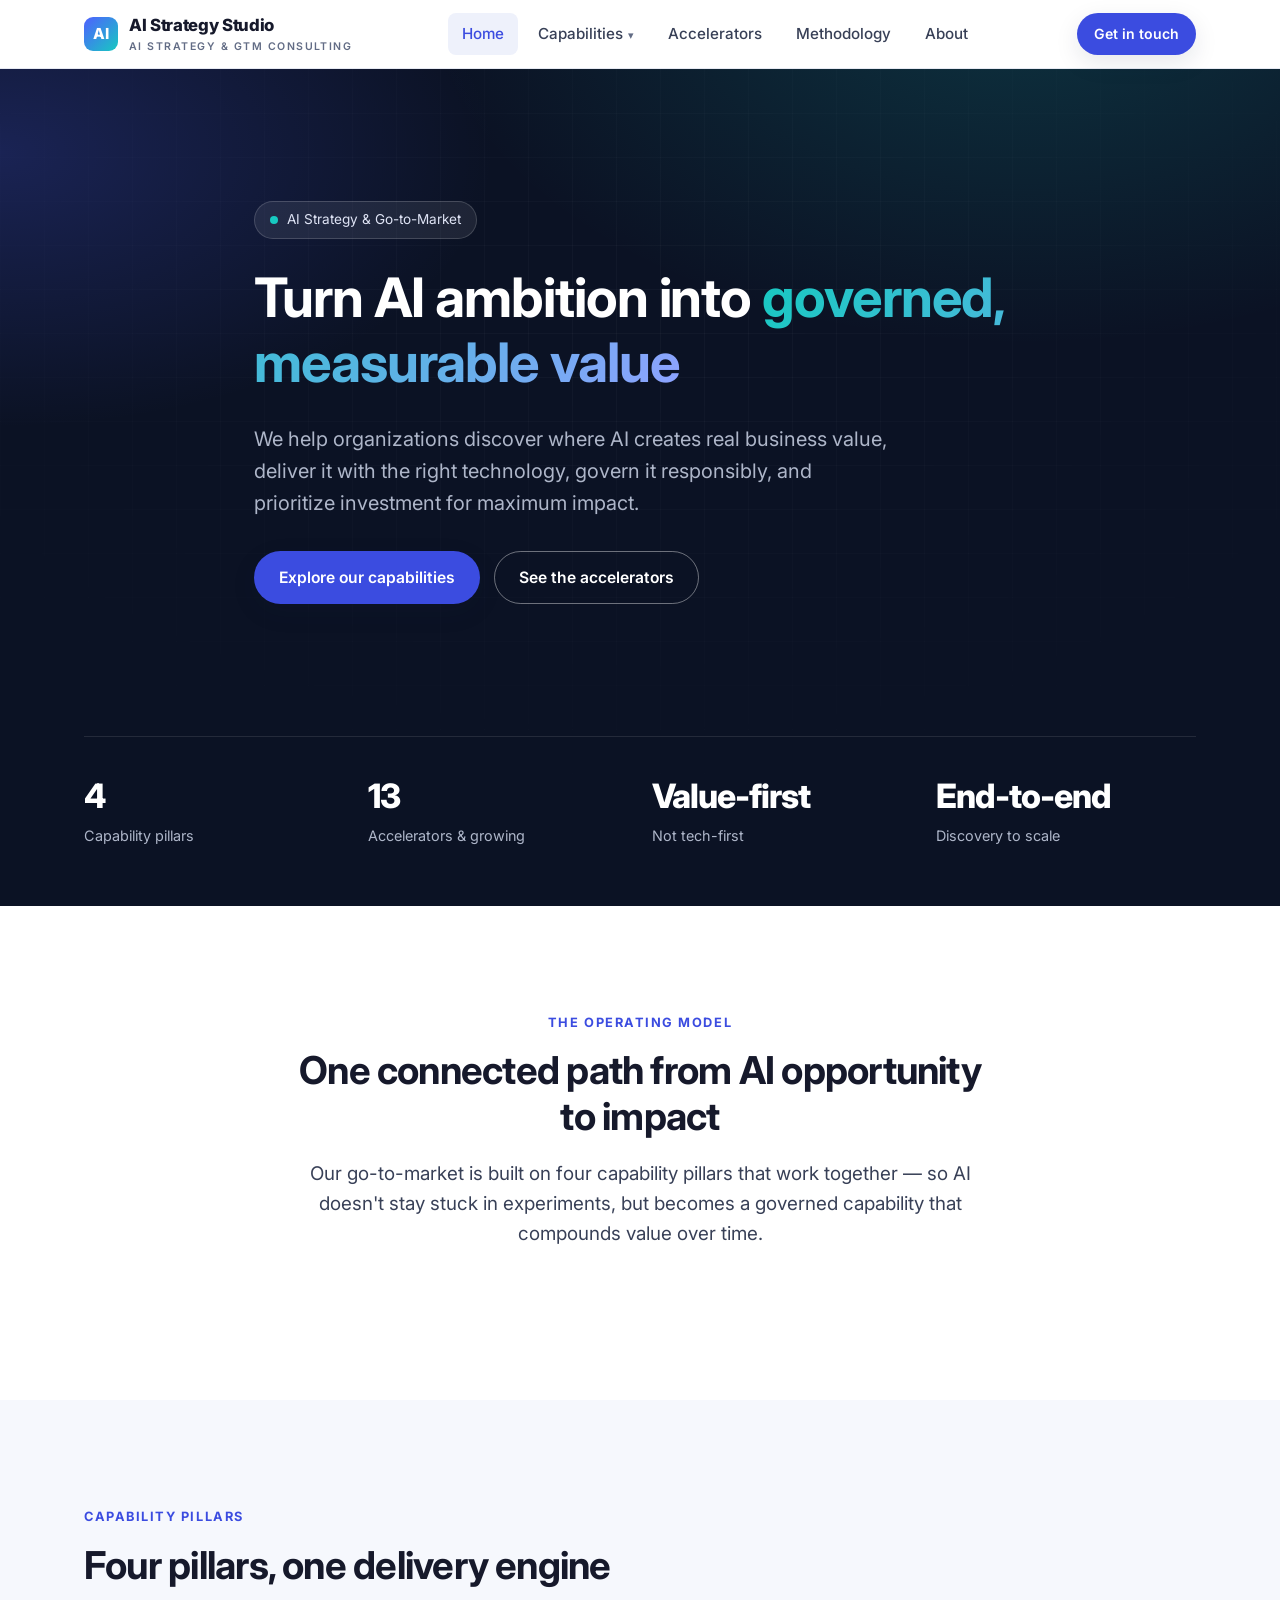
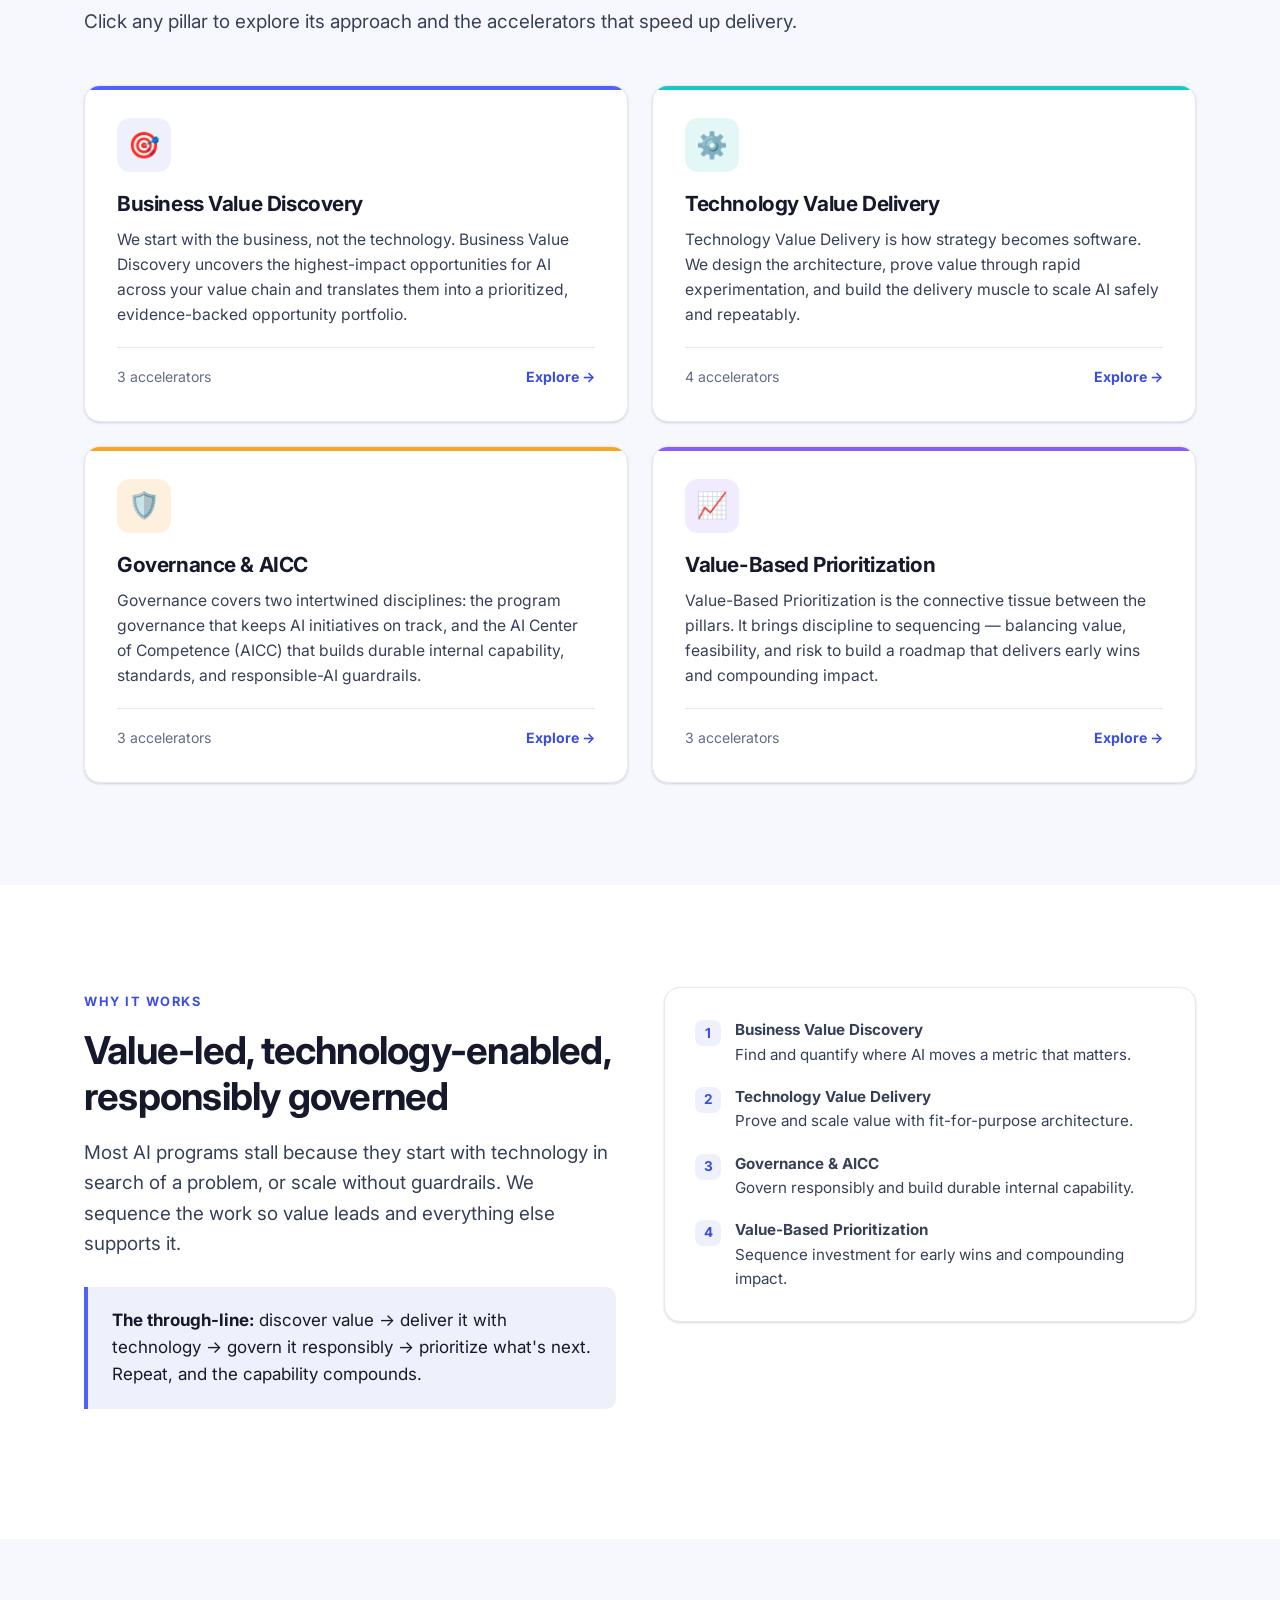
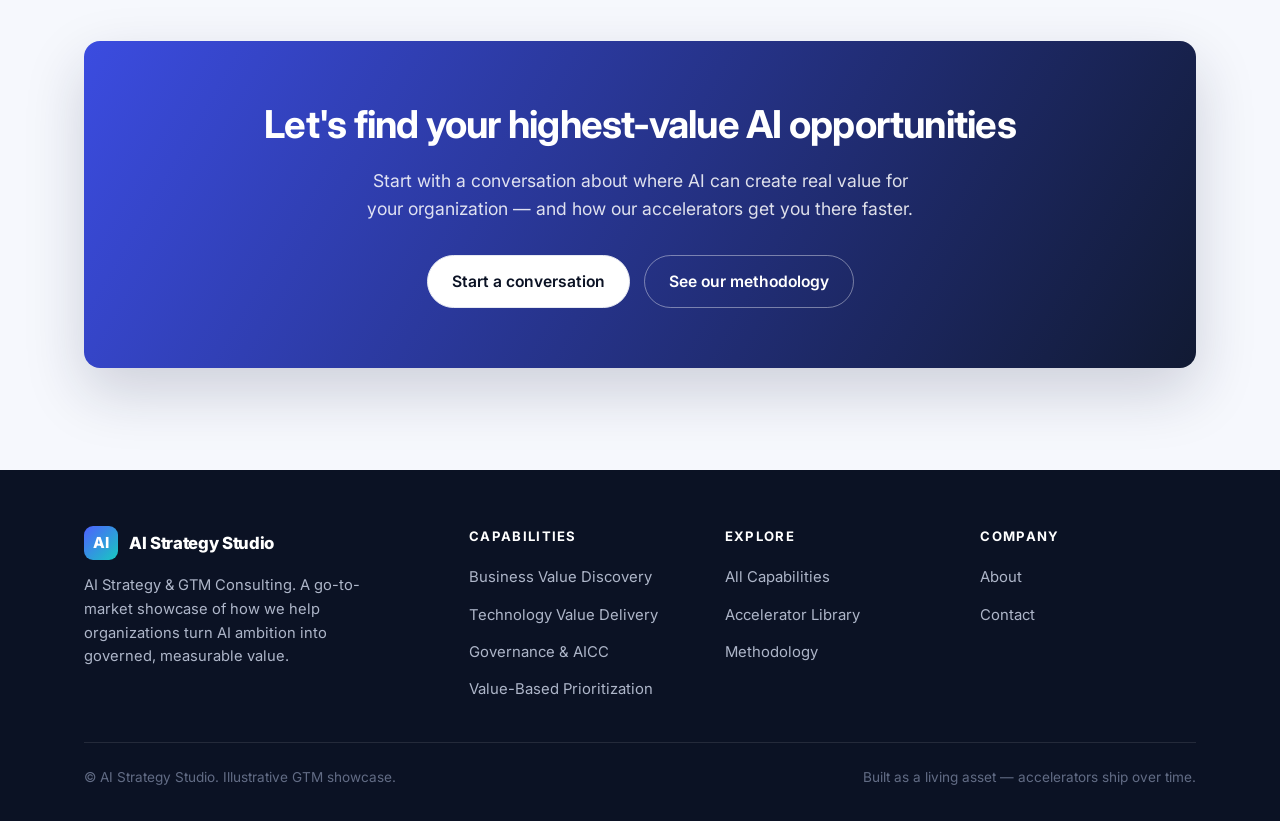
==== index.html @ fda872cd "Build AI Strategy Consulting GTM showcase site Add a data-driven, no-build static site presenting th" ====
<!DOCTYPE html>
<html lang="en">
  <head>
    <meta charset="UTF-8" />
    <meta name="viewport" content="width=device-width, initial-scale=1.0" />
    <title>AI Strategy Studio — AI Strategy & GTM Consulting</title>
    <meta
      name="description"
      content="A go-to-market showcase for AI strategy consulting: business value discovery, technology value delivery, governance & AICC, and value-based prioritization."
    />
    <link
      rel="preconnect"
      href="https://fonts.googleapis.com"
    />
    <link rel="preconnect" href="https://fonts.gstatic.com" crossorigin />
    <link
      href="https://fonts.googleapis.com/css2?family=Inter:wght@400;500;600;700;800&display=swap"
      rel="stylesheet"
    />
    <link rel="stylesheet" href="css/styles.css" />
  </head>
  <body>
    <header class="site-header" data-site-header></header>

    <main>
      <!-- ============ HERO ============ -->
      <section class="hero">
        <div class="container hero-inner">
          <span class="hero-badge"><span class="dot"></span> AI Strategy &amp; Go-to-Market</span>
          <h1>
            Turn AI ambition into
            <span class="gradient-text">governed, measurable value</span>
          </h1>
          <p class="lead">
            We help organizations discover where AI creates real business value,
            deliver it with the right technology, govern it responsibly, and
            prioritize investment for maximum impact.
          </p>
          <div class="hero-actions">
            <a class="btn btn--primary" href="#pillars">Explore our capabilities</a>
            <a class="btn btn--ghost" href="accelerators.html">See the accelerators</a>
          </div>
        </div>
        <div class="container">
          <div class="hero-stats">
            <div class="stat"><strong>4</strong><span>Capability pillars</span></div>
            <div class="stat"><strong>13</strong><span>Accelerators &amp; growing</span></div>
            <div class="stat"><strong>Value-first</strong><span>Not tech-first</span></div>
            <div class="stat"><strong>End-to-end</strong><span>Discovery to scale</span></div>
          </div>
        </div>
      </section>

      <!-- ============ INTRO ============ -->
      <section class="section">
        <div class="container">
          <div class="section-head center reveal">
            <span class="eyebrow">The operating model</span>
            <h2>One connected path from AI opportunity to impact</h2>
            <p class="lead">
              Our go-to-market is built on four capability pillars that work
              together — so AI doesn't stay stuck in experiments, but becomes a
              governed capability that compounds value over time.
            </p>
          </div>
        </div>
      </section>

      <!-- ============ PILLARS ============ -->
      <section class="section section--alt" id="pillars">
        <div class="container">
          <div class="section-head reveal">
            <span class="eyebrow">Capability pillars</span>
            <h2>Four pillars, one delivery engine</h2>
            <p class="lead">
              Click any pillar to explore its approach and the accelerators that
              speed up delivery.
            </p>
          </div>
          <!-- Pillar cards are generated automatically from js/data.js -->
          <div class="pillar-grid" data-pillar-grid></div>
        </div>
      </section>

      <!-- ============ HOW IT FITS ============ -->
      <section class="section">
        <div class="container">
          <div class="grid-2">
            <div class="reveal">
              <span class="eyebrow">Why it works</span>
              <h2>Value-led, technology-enabled, responsibly governed</h2>
              <p class="lead">
                Most AI programs stall because they start with technology in
                search of a problem, or scale without guardrails. We sequence the
                work so value leads and everything else supports it.
              </p>
              <div class="callout">
                <p>
                  <strong>The through-line:</strong> discover value → deliver it
                  with technology → govern it responsibly → prioritize what's
                  next. Repeat, and the capability compounds.
                </p>
              </div>
            </div>
            <div class="panel reveal">
              <ul class="feature-list">
                <li>
                  <span class="check">1</span>
                  <span><strong>Business Value Discovery</strong><span
                      >Find and quantify where AI moves a metric that matters.</span
                    ></span
                  >
                </li>
                <li>
                  <span class="check">2</span>
                  <span><strong>Technology Value Delivery</strong><span
                      >Prove and scale value with fit-for-purpose architecture.</span
                    ></span
                  >
                </li>
                <li>
                  <span class="check">3</span>
                  <span><strong>Governance &amp; AICC</strong><span
                      >Govern responsibly and build durable internal capability.</span
                    ></span
                  >
                </li>
                <li>
                  <span class="check">4</span>
                  <span><strong>Value-Based Prioritization</strong><span
                      >Sequence investment for early wins and compounding impact.</span
                    ></span
                  >
                </li>
              </ul>
            </div>
          </div>
        </div>
      </section>

      <!-- ============ CTA ============ -->
      <section class="section section--alt">
        <div class="container">
          <div class="cta-band reveal">
            <h2>Let's find your highest-value AI opportunities</h2>
            <p>
              Start with a conversation about where AI can create real value for
              your organization — and how our accelerators get you there faster.
            </p>
            <div class="hero-actions">
              <a class="btn btn--light" href="contact.html">Start a conversation</a>
              <a class="btn btn--ghost" href="methodology.html">See our methodology</a>
            </div>
          </div>
        </div>
      </section>
    </main>

    <footer class="site-footer" data-site-footer></footer>

    <script src="js/data.js"></script>
    <script src="js/site.js"></script>
  </body>
</html>
---- css/styles.css ----
/* ============================================================================
   AI STRATEGY CONSULTING — Global Design System
   ----------------------------------------------------------------------------
   This single stylesheet controls the look & feel of the ENTIRE site.
   Change a color or font here and it updates everywhere.
   ========================================================================== */

/* ---- 1. Design tokens (the "brand" variables) --------------------------- */
:root {
  /* Brand colors — change these to re-skin the whole site */
  --navy-900: #0b1224;
  --navy-800: #111a33;
  --navy-700: #1b264a;
  --indigo-600: #3b4ce0;
  --indigo-500: #4f60ff;
  --accent-teal: #17c9c1;
  --accent-amber: #f5a623;

  /* Neutrals */
  --ink: #16192b;
  --slate-700: #384057;
  --slate-500: #626c85;
  --slate-300: #aeb6c9;
  --line: #e6e9f2;
  --surface: #ffffff;
  --surface-alt: #f6f8fd;
  --surface-tint: #eef1fb;

  /* Status colors (for accelerator badges) */
  --status-available-bg: #e3f8f1;
  --status-available-fg: #0a8f6b;
  --status-progress-bg: #fdf1dd;
  --status-progress-fg: #b8730a;
  --status-planned-bg: #eef1fb;
  --status-planned-fg: #5a63b0;

  /* Typography */
  --font-sans: "Inter", -apple-system, BlinkMacSystemFont, "Segoe UI", Roboto,
    Helvetica, Arial, sans-serif;

  /* Layout */
  --maxw: 1160px;
  --radius: 16px;
  --radius-sm: 10px;
  --shadow-sm: 0 1px 2px rgba(16, 24, 40, 0.06),
    0 1px 3px rgba(16, 24, 40, 0.1);
  --shadow-md: 0 8px 24px rgba(20, 28, 60, 0.10);
  --shadow-lg: 0 24px 60px rgba(20, 28, 60, 0.18);
  --transition: 200ms cubic-bezier(0.4, 0, 0.2, 1);
}

/* ---- 2. Reset & base ---------------------------------------------------- */
*,
*::before,
*::after {
  box-sizing: border-box;
}

html {
  scroll-behavior: smooth;
  -webkit-text-size-adjust: 100%;
}

body {
  margin: 0;
  font-family: var(--font-sans);
  color: var(--ink);
  background: var(--surface);
  line-height: 1.6;
  font-size: 17px;
  -webkit-font-smoothing: antialiased;
}

img {
  max-width: 100%;
  display: block;
}

a {
  color: var(--indigo-600);
  text-decoration: none;
  transition: color var(--transition);
}
a:hover {
  color: var(--indigo-500);
}

h1,
h2,
h3,
h4 {
  line-height: 1.2;
  color: var(--ink);
  margin: 0 0 0.5em;
  letter-spacing: -0.02em;
  font-weight: 700;
}

h1 {
  font-size: clamp(2.2rem, 5vw, 3.4rem);
}
h2 {
  font-size: clamp(1.7rem, 3.4vw, 2.4rem);
}
h3 {
  font-size: 1.3rem;
}

p {
  margin: 0 0 1rem;
}

/* ---- 3. Layout helpers -------------------------------------------------- */
.container {
  width: 100%;
  max-width: var(--maxw);
  margin-inline: auto;
  padding-inline: 24px;
}

.section {
  padding-block: clamp(56px, 8vw, 104px);
}

.section--alt {
  background: var(--surface-alt);
}

.section--navy {
  background: var(--navy-900);
  color: #fff;
}
.section--navy h2,
.section--navy h3 {
  color: #fff;
}

.eyebrow {
  display: inline-block;
  font-size: 0.8rem;
  font-weight: 700;
  letter-spacing: 0.12em;
  text-transform: uppercase;
  color: var(--indigo-600);
  margin-bottom: 14px;
}
.section--navy .eyebrow {
  color: var(--accent-teal);
}

.section-head {
  max-width: 720px;
  margin-bottom: 48px;
}
.section-head.center {
  margin-inline: auto;
  text-align: center;
}

.lead {
  font-size: 1.18rem;
  color: var(--slate-700);
}
.section--navy .lead {
  color: var(--slate-300);
}

/* ---- 4. Buttons --------------------------------------------------------- */
.btn {
  display: inline-flex;
  align-items: center;
  gap: 8px;
  padding: 13px 24px;
  border-radius: 999px;
  font-weight: 600;
  font-size: 0.98rem;
  border: 1px solid transparent;
  cursor: pointer;
  transition: transform var(--transition), box-shadow var(--transition),
    background var(--transition), color var(--transition);
  white-space: nowrap;
}
.btn:hover {
  transform: translateY(-2px);
}

.btn--primary {
  background: var(--indigo-600);
  color: #fff;
  box-shadow: var(--shadow-md);
}
.btn--primary:hover {
  background: var(--indigo-500);
  color: #fff;
}

.btn--ghost {
  background: transparent;
  border-color: rgba(255, 255, 255, 0.4);
  color: #fff;
}
.btn--ghost:hover {
  background: rgba(255, 255, 255, 0.1);
  color: #fff;
}

.btn--light {
  background: #fff;
  color: var(--navy-900);
  border-color: var(--line);
}
.btn--light:hover {
  color: var(--navy-900);
}

.btn--sm {
  padding: 9px 16px;
  font-size: 0.88rem;
}

/* ---- 5. Header / universal navigation ----------------------------------- */
.site-header {
  position: sticky;
  top: 0;
  z-index: 100;
  background: rgba(255, 255, 255, 0.85);
  backdrop-filter: saturate(180%) blur(12px);
  border-bottom: 1px solid var(--line);
}

.nav {
  display: flex;
  align-items: center;
  justify-content: space-between;
  height: 68px;
}

.brand {
  display: flex;
  align-items: center;
  gap: 11px;
  font-weight: 800;
  font-size: 1.05rem;
  letter-spacing: -0.02em;
  color: var(--ink);
}
.brand:hover {
  color: var(--ink);
}
.brand-mark {
  width: 34px;
  height: 34px;
  border-radius: 9px;
  background: linear-gradient(135deg, var(--indigo-500), var(--accent-teal));
  display: grid;
  place-items: center;
  color: #fff;
  font-weight: 800;
  font-size: 0.95rem;
  flex-shrink: 0;
}
.brand small {
  display: block;
  font-size: 0.66rem;
  font-weight: 600;
  letter-spacing: 0.14em;
  text-transform: uppercase;
  color: var(--slate-500);
}

.nav-links {
  display: flex;
  align-items: center;
  gap: 6px;
  list-style: none;
  margin: 0;
  padding: 0;
}
.nav-links > li {
  position: relative;
}
.nav-links a.nav-link {
  display: block;
  padding: 9px 14px;
  border-radius: 8px;
  color: var(--slate-700);
  font-weight: 500;
  font-size: 0.95rem;
}
.nav-links a.nav-link:hover,
.nav-links a.nav-link[aria-current="page"] {
  color: var(--indigo-600);
  background: var(--surface-tint);
}

/* Dropdown menu */
.has-dropdown > .nav-link::after {
  content: "▾";
  font-size: 0.7rem;
  margin-left: 5px;
  color: var(--slate-500);
}
.dropdown {
  position: absolute;
  top: calc(100% + 6px);
  left: 0;
  min-width: 300px;
  background: #fff;
  border: 1px solid var(--line);
  border-radius: 14px;
  box-shadow: var(--shadow-lg);
  padding: 8px;
  list-style: none;
  margin: 0;
  opacity: 0;
  visibility: hidden;
  transform: translateY(8px);
  transition: all var(--transition);
}
.has-dropdown:hover .dropdown,
.has-dropdown:focus-within .dropdown {
  opacity: 1;
  visibility: visible;
  transform: translateY(0);
}
.dropdown a {
  display: block;
  padding: 10px 12px;
  border-radius: 9px;
  color: var(--ink);
}
.dropdown a:hover {
  background: var(--surface-tint);
}
.dropdown a strong {
  display: block;
  font-size: 0.95rem;
  font-weight: 600;
}
.dropdown a span {
  display: block;
  font-size: 0.82rem;
  color: var(--slate-500);
  font-weight: 400;
}

.nav-cta {
  display: flex;
  align-items: center;
  gap: 10px;
}

.nav-toggle {
  display: none;
  background: none;
  border: 1px solid var(--line);
  border-radius: 8px;
  width: 42px;
  height: 42px;
  cursor: pointer;
  font-size: 1.3rem;
  color: var(--ink);
}

/* ---- 6. Hero ------------------------------------------------------------ */
.hero {
  position: relative;
  background: radial-gradient(
      1000px 600px at 80% -10%,
      rgba(23, 201, 193, 0.18),
      transparent 60%
    ),
    radial-gradient(
      900px 500px at 0% 10%,
      rgba(79, 96, 255, 0.22),
      transparent 55%
    ),
    var(--navy-900);
  color: #fff;
  overflow: hidden;
}
.hero::after {
  content: "";
  position: absolute;
  inset: 0;
  background-image: linear-gradient(rgba(255, 255, 255, 0.03) 1px, transparent 1px),
    linear-gradient(90deg, rgba(255, 255, 255, 0.03) 1px, transparent 1px);
  background-size: 44px 44px;
  mask-image: radial-gradient(70% 60% at 50% 30%, #000, transparent);
  pointer-events: none;
}
.hero-inner {
  position: relative;
  z-index: 1;
  padding-block: clamp(64px, 12vw, 132px);
  max-width: 820px;
}
.hero h1 {
  color: #fff;
}
.hero .gradient-text {
  background: linear-gradient(120deg, var(--accent-teal), #8ea2ff);
  -webkit-background-clip: text;
  background-clip: text;
  color: transparent;
}
.hero p.lead {
  color: var(--slate-300);
  max-width: 640px;
  font-size: 1.25rem;
}
.hero-actions {
  display: flex;
  flex-wrap: wrap;
  gap: 14px;
  margin-top: 32px;
}
.hero-badge {
  display: inline-flex;
  align-items: center;
  gap: 9px;
  padding: 7px 15px;
  border-radius: 999px;
  background: rgba(255, 255, 255, 0.08);
  border: 1px solid rgba(255, 255, 255, 0.16);
  font-size: 0.85rem;
  color: #dfe4f5;
  margin-bottom: 26px;
}
.hero-badge .dot {
  width: 8px;
  height: 8px;
  border-radius: 50%;
  background: var(--accent-teal);
}

.hero-stats {
  position: relative;
  z-index: 1;
  display: grid;
  grid-template-columns: repeat(4, 1fr);
  gap: 24px;
  padding-block: 32px 56px;
  border-top: 1px solid rgba(255, 255, 255, 0.1);
}
.hero-stats .stat strong {
  display: block;
  font-size: 2.1rem;
  font-weight: 800;
  color: #fff;
  letter-spacing: -0.03em;
}
.hero-stats .stat span {
  font-size: 0.9rem;
  color: var(--slate-300);
}

/* ---- 7. Pillar cards ---------------------------------------------------- */
.pillar-grid {
  display: grid;
  grid-template-columns: repeat(2, 1fr);
  gap: 24px;
}

.pillar-card {
  position: relative;
  display: flex;
  flex-direction: column;
  background: var(--surface);
  border: 1px solid var(--line);
  border-radius: var(--radius);
  padding: 32px;
  box-shadow: var(--shadow-sm);
  transition: transform var(--transition), box-shadow var(--transition),
    border-color var(--transition);
  overflow: hidden;
}
.pillar-card::before {
  content: "";
  position: absolute;
  top: 0;
  left: 0;
  right: 0;
  height: 4px;
  background: var(--pillar-color, var(--indigo-500));
}
.pillar-card:hover {
  transform: translateY(-4px);
  box-shadow: var(--shadow-lg);
  border-color: transparent;
}
.pillar-icon {
  width: 54px;
  height: 54px;
  border-radius: 13px;
  display: grid;
  place-items: center;
  font-size: 1.6rem;
  margin-bottom: 20px;
  background: var(--pillar-tint, var(--surface-tint));
}
.pillar-card h3 {
  margin-bottom: 10px;
}
.pillar-card p {
  color: var(--slate-700);
  font-size: 0.98rem;
  margin-bottom: 20px;
}
.pillar-card .pillar-meta {
  margin-top: auto;
  display: flex;
  align-items: center;
  justify-content: space-between;
  padding-top: 18px;
  border-top: 1px solid var(--line);
  font-size: 0.88rem;
  color: var(--slate-500);
}
.pillar-card .arrow {
  font-weight: 700;
  color: var(--indigo-600);
  transition: transform var(--transition);
}
.pillar-card:hover .arrow {
  transform: translateX(4px);
}
.card-link-cover {
  position: absolute;
  inset: 0;
  z-index: 2;
  text-indent: -9999px;
  overflow: hidden;
}

/* ---- 8. Accelerator cards ---------------------------------------------- */
.accel-grid {
  display: grid;
  grid-template-columns: repeat(3, 1fr);
  gap: 22px;
}

.accel-card {
  position: relative;
  display: flex;
  flex-direction: column;
  background: var(--surface);
  border: 1px solid var(--line);
  border-radius: var(--radius-sm);
  padding: 24px;
  box-shadow: var(--shadow-sm);
  transition: transform var(--transition), box-shadow var(--transition);
}
.accel-card:hover {
  transform: translateY(-3px);
  box-shadow: var(--shadow-md);
}
.accel-card .accel-top {
  display: flex;
  align-items: flex-start;
  justify-content: space-between;
  gap: 12px;
  margin-bottom: 14px;
}
.accel-icon {
  width: 42px;
  height: 42px;
  border-radius: 10px;
  display: grid;
  place-items: center;
  font-size: 1.2rem;
  background: var(--surface-tint);
  flex-shrink: 0;
}
.accel-card h4 {
  font-size: 1.08rem;
  margin: 0 0 8px;
}
.accel-card p {
  font-size: 0.92rem;
  color: var(--slate-700);
  margin-bottom: 16px;
}
.accel-card .accel-foot {
  margin-top: auto;
  font-size: 0.85rem;
  font-weight: 600;
  color: var(--indigo-600);
}

/* Status badges */
.badge {
  display: inline-flex;
  align-items: center;
  gap: 6px;
  padding: 4px 11px;
  border-radius: 999px;
  font-size: 0.74rem;
  font-weight: 700;
  letter-spacing: 0.02em;
  white-space: nowrap;
}
.badge .dot {
  width: 6px;
  height: 6px;
  border-radius: 50%;
  background: currentColor;
}
.badge--available {
  background: var(--status-available-bg);
  color: var(--status-available-fg);
}
.badge--progress {
  background: var(--status-progress-bg);
  color: var(--status-progress-fg);
}
.badge--planned {
  background: var(--status-planned-bg);
  color: var(--status-planned-fg);
}

/* ---- 9. Generic content blocks ----------------------------------------- */
.grid-2 {
  display: grid;
  grid-template-columns: repeat(2, 1fr);
  gap: 48px;
  align-items: start;
}

.feature-list {
  list-style: none;
  padding: 0;
  margin: 0;
  display: grid;
  gap: 18px;
}
.feature-list li {
  display: flex;
  gap: 14px;
  align-items: flex-start;
}
.feature-list .check {
  flex-shrink: 0;
  width: 26px;
  height: 26px;
  border-radius: 8px;
  background: var(--surface-tint);
  color: var(--indigo-600);
  display: grid;
  place-items: center;
  font-weight: 700;
  font-size: 0.85rem;
  margin-top: 2px;
}
.feature-list strong {
  display: block;
}
.feature-list span {
  color: var(--slate-700);
  font-size: 0.95rem;
}

/* Approach steps */
.steps {
  display: grid;
  grid-template-columns: repeat(4, 1fr);
  gap: 20px;
  counter-reset: step;
}
.step {
  position: relative;
  background: var(--surface);
  border: 1px solid var(--line);
  border-radius: var(--radius-sm);
  padding: 26px 22px;
}
.step::before {
  counter-increment: step;
  content: "0" counter(step);
  display: block;
  font-size: 1.4rem;
  font-weight: 800;
  color: var(--indigo-500);
  margin-bottom: 12px;
  letter-spacing: -0.02em;
}
.step h4 {
  font-size: 1.05rem;
  margin-bottom: 8px;
}
.step p {
  font-size: 0.9rem;
  color: var(--slate-700);
  margin: 0;
}

/* ---- 10. Page hero (interior pages) ------------------------------------ */
.page-hero {
  background: linear-gradient(180deg, var(--navy-900), var(--navy-800));
  color: #fff;
  padding-block: 56px 64px;
  position: relative;
  overflow: hidden;
}
.page-hero::before {
  content: "";
  position: absolute;
  inset: 0;
  background: radial-gradient(
    700px 400px at 85% 0%,
    var(--pillar-glow, rgba(79, 96, 255, 0.25)),
    transparent 60%
  );
}
.page-hero .container {
  position: relative;
  z-index: 1;
}
.page-hero h1 {
  color: #fff;
  max-width: 760px;
}
.page-hero .lead {
  color: var(--slate-300);
  max-width: 680px;
}

.breadcrumbs {
  display: flex;
  flex-wrap: wrap;
  gap: 8px;
  align-items: center;
  font-size: 0.85rem;
  color: var(--slate-300);
  margin-bottom: 22px;
}
.breadcrumbs a {
  color: var(--slate-300);
}
.breadcrumbs a:hover {
  color: #fff;
}
.breadcrumbs .sep {
  opacity: 0.5;
}

.pill-tag {
  display: inline-flex;
  align-items: center;
  gap: 8px;
  padding: 6px 14px;
  border-radius: 999px;
  background: rgba(255, 255, 255, 0.1);
  border: 1px solid rgba(255, 255, 255, 0.18);
  font-size: 0.82rem;
  font-weight: 600;
  color: #fff;
  margin-bottom: 20px;
}

/* ---- 11. Info panels / callouts ---------------------------------------- */
.panel {
  background: var(--surface);
  border: 1px solid var(--line);
  border-radius: var(--radius);
  padding: 30px;
  box-shadow: var(--shadow-sm);
}
.panel--tint {
  background: var(--surface-tint);
  border-color: transparent;
}

.callout {
  border-left: 4px solid var(--indigo-500);
  background: var(--surface-tint);
  padding: 20px 24px;
  border-radius: 0 var(--radius-sm) var(--radius-sm) 0;
  margin: 28px 0;
}
.callout p:last-child {
  margin-bottom: 0;
}

.meta-list {
  list-style: none;
  padding: 0;
  margin: 0;
}
.meta-list li {
  display: flex;
  justify-content: space-between;
  gap: 16px;
  padding: 13px 0;
  border-bottom: 1px solid var(--line);
  font-size: 0.94rem;
}
.meta-list li:last-child {
  border-bottom: none;
}
.meta-list .k {
  color: var(--slate-500);
}
.meta-list .v {
  font-weight: 600;
  text-align: right;
}

/* Timeline (accelerator roadmap) */
.timeline {
  list-style: none;
  padding: 0;
  margin: 0;
  position: relative;
}
.timeline::before {
  content: "";
  position: absolute;
  left: 9px;
  top: 6px;
  bottom: 6px;
  width: 2px;
  background: var(--line);
}
.timeline li {
  position: relative;
  padding: 0 0 22px 34px;
}
.timeline li::before {
  content: "";
  position: absolute;
  left: 3px;
  top: 4px;
  width: 14px;
  height: 14px;
  border-radius: 50%;
  background: #fff;
  border: 3px solid var(--slate-300);
}
.timeline li.done::before {
  border-color: var(--status-available-fg);
  background: var(--status-available-fg);
}
.timeline li.active::before {
  border-color: var(--indigo-500);
  background: var(--indigo-500);
}
.timeline h4 {
  font-size: 1rem;
  margin-bottom: 4px;
}
.timeline p {
  font-size: 0.9rem;
  color: var(--slate-700);
  margin: 0;
}

/* ---- 12. CTA band ------------------------------------------------------- */
.cta-band {
  background: linear-gradient(120deg, var(--indigo-600), var(--navy-800));
  border-radius: var(--radius);
  padding: clamp(36px, 6vw, 60px);
  color: #fff;
  text-align: center;
  box-shadow: var(--shadow-lg);
}
.cta-band h2 {
  color: #fff;
}
.cta-band p {
  color: rgba(255, 255, 255, 0.85);
  max-width: 560px;
  margin-inline: auto;
  font-size: 1.1rem;
}
.cta-band .hero-actions {
  justify-content: center;
}

/* ---- 13. Footer --------------------------------------------------------- */
.site-footer {
  background: var(--navy-900);
  color: var(--slate-300);
  padding-block: 56px 32px;
}
.footer-grid {
  display: grid;
  grid-template-columns: 1.6fr 1fr 1fr 1fr;
  gap: 40px;
  margin-bottom: 40px;
}
.site-footer .brand {
  color: #fff;
  margin-bottom: 14px;
}
.site-footer .brand:hover {
  color: #fff;
}
.footer-about {
  font-size: 0.92rem;
  max-width: 300px;
}
.footer-col h5 {
  color: #fff;
  font-size: 0.82rem;
  text-transform: uppercase;
  letter-spacing: 0.1em;
  margin: 0 0 16px;
}
.footer-col ul {
  list-style: none;
  padding: 0;
  margin: 0;
  display: grid;
  gap: 10px;
}
.footer-col a {
  color: var(--slate-300);
  font-size: 0.93rem;
}
.footer-col a:hover {
  color: #fff;
}
.footer-bottom {
  border-top: 1px solid rgba(255, 255, 255, 0.1);
  padding-top: 24px;
  display: flex;
  flex-wrap: wrap;
  justify-content: space-between;
  gap: 12px;
  font-size: 0.85rem;
  color: var(--slate-500);
}

/* ---- 14. Reveal-on-scroll animation ------------------------------------ */
.reveal {
  opacity: 0;
  transform: translateY(24px);
  transition: opacity 0.6s ease, transform 0.6s ease;
}
.reveal.is-visible {
  opacity: 1;
  transform: none;
}
@media (prefers-reduced-motion: reduce) {
  .reveal {
    opacity: 1;
    transform: none;
    transition: none;
  }
  html {
    scroll-behavior: auto;
  }
}

/* ---- 15. Responsive ----------------------------------------------------- */
@media (max-width: 900px) {
  .grid-2 {
    grid-template-columns: 1fr;
    gap: 32px;
  }
  .steps {
    grid-template-columns: repeat(2, 1fr);
  }
  .accel-grid {
    grid-template-columns: repeat(2, 1fr);
  }
  .hero-stats {
    grid-template-columns: repeat(2, 1fr);
    gap: 28px;
  }
  .footer-grid {
    grid-template-columns: 1fr 1fr;
    gap: 32px;
  }
}

@media (max-width: 720px) {
  body {
    font-size: 16px;
  }
  .nav-toggle {
    display: grid;
    place-items: center;
  }
  .nav-links {
    position: fixed;
    inset: 68px 0 auto 0;
    flex-direction: column;
    align-items: stretch;
    gap: 4px;
    background: #fff;
    border-bottom: 1px solid var(--line);
    padding: 16px;
    box-shadow: var(--shadow-lg);
    transform: translateY(-120%);
    transition: transform var(--transition);
    max-height: calc(100vh - 68px);
    overflow-y: auto;
  }
  .nav-links.open {
    transform: translateY(0);
  }
  .dropdown {
    position: static;
    opacity: 1;
    visibility: visible;
    transform: none;
    box-shadow: none;
    border: none;
    padding: 4px 4px 4px 16px;
    min-width: 0;
  }
  .has-dropdown > .nav-link::after {
    display: none;
  }
  .nav-cta .btn {
    display: none;
  }
  .pillar-grid {
    grid-template-columns: 1fr;
  }
  .accel-grid {
    grid-template-columns: 1fr;
  }
  .steps {
    grid-template-columns: 1fr;
  }
  .hero-stats {
    grid-template-columns: 1fr 1fr;
  }
  .footer-grid {
    grid-template-columns: 1fr;
  }
}
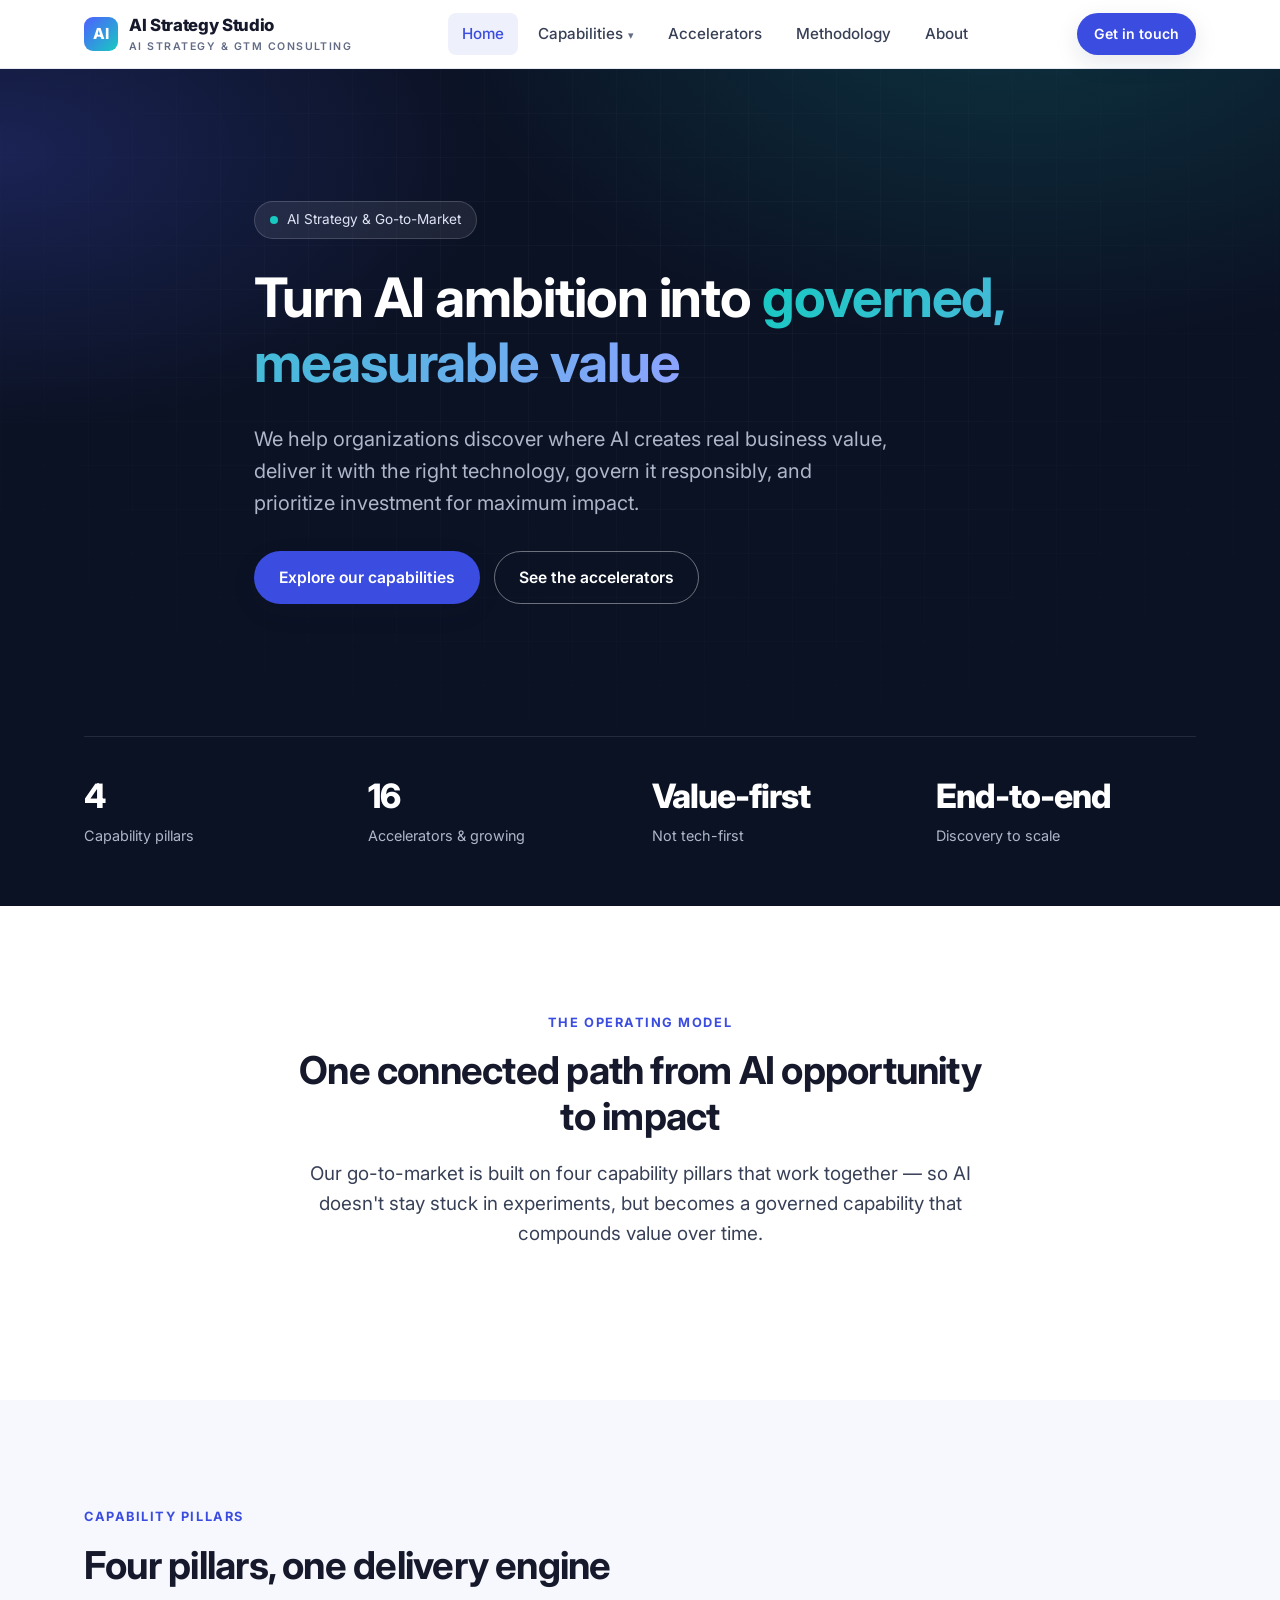
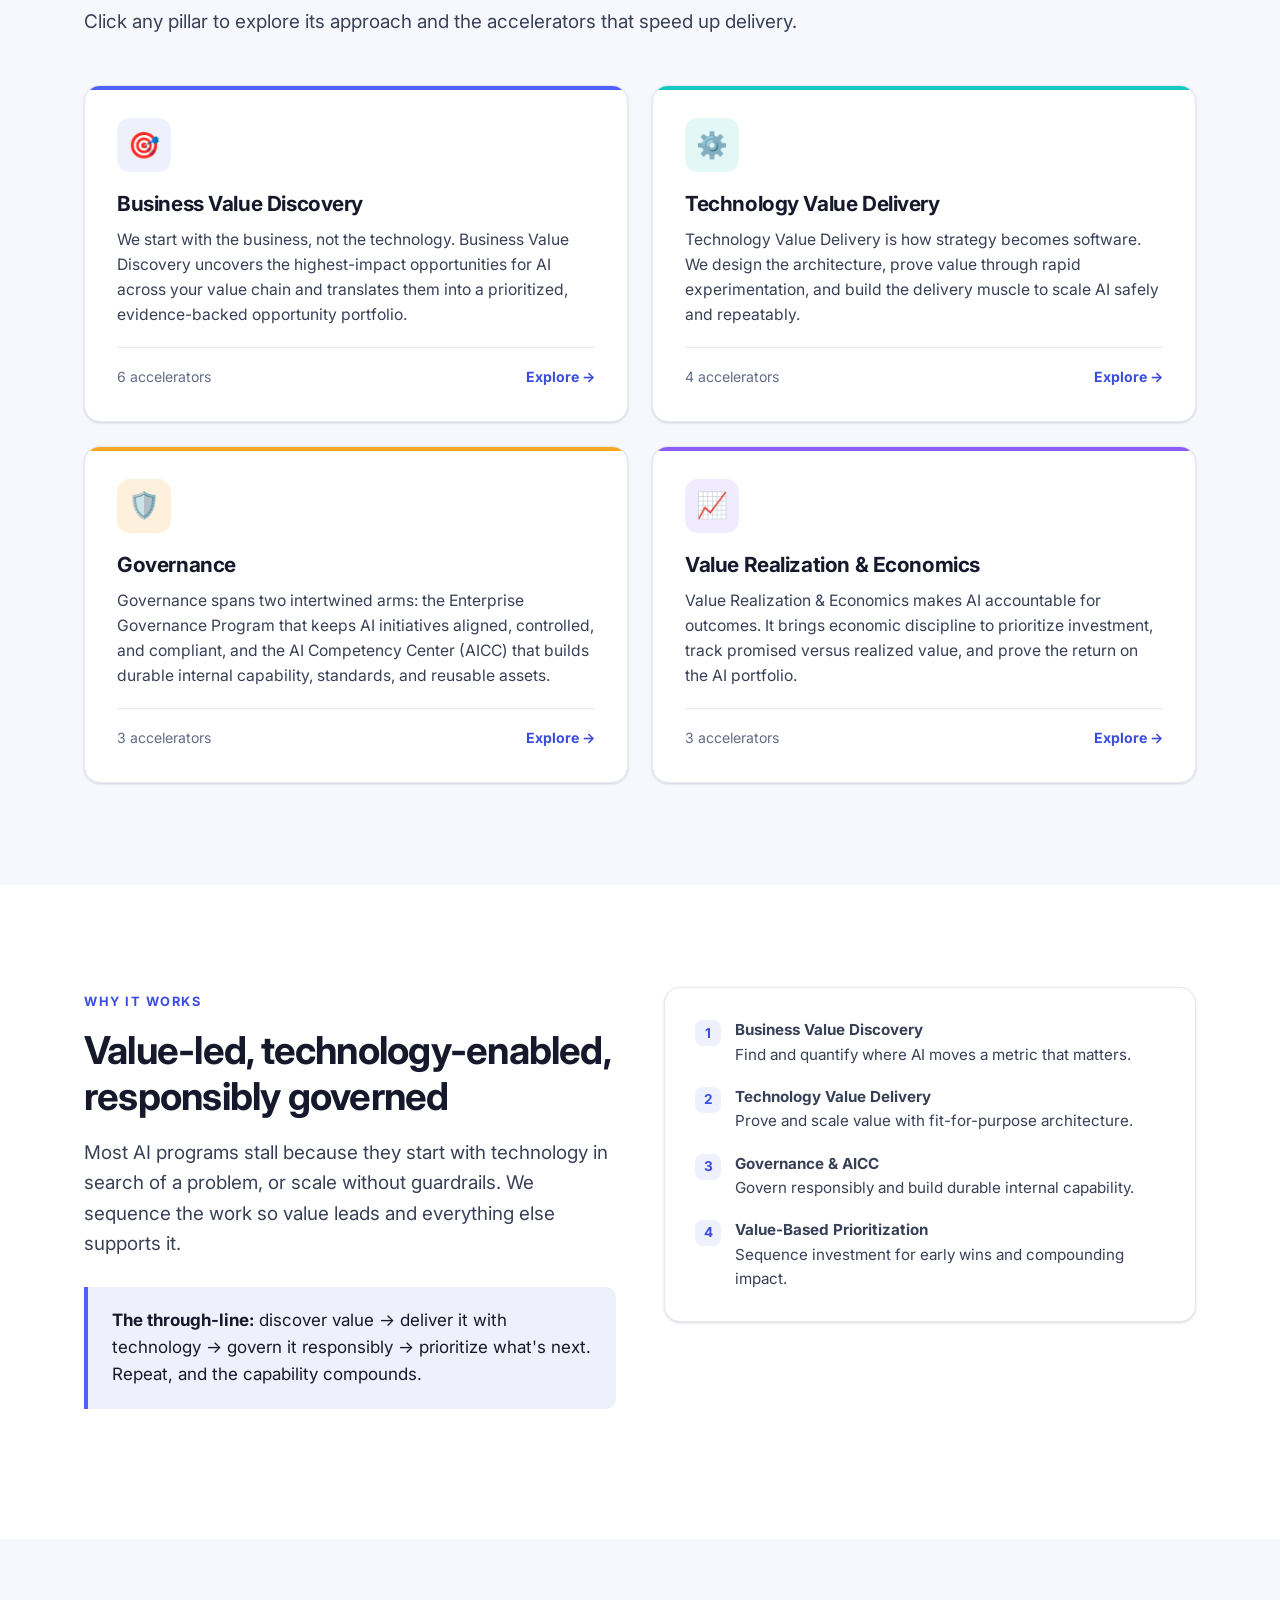
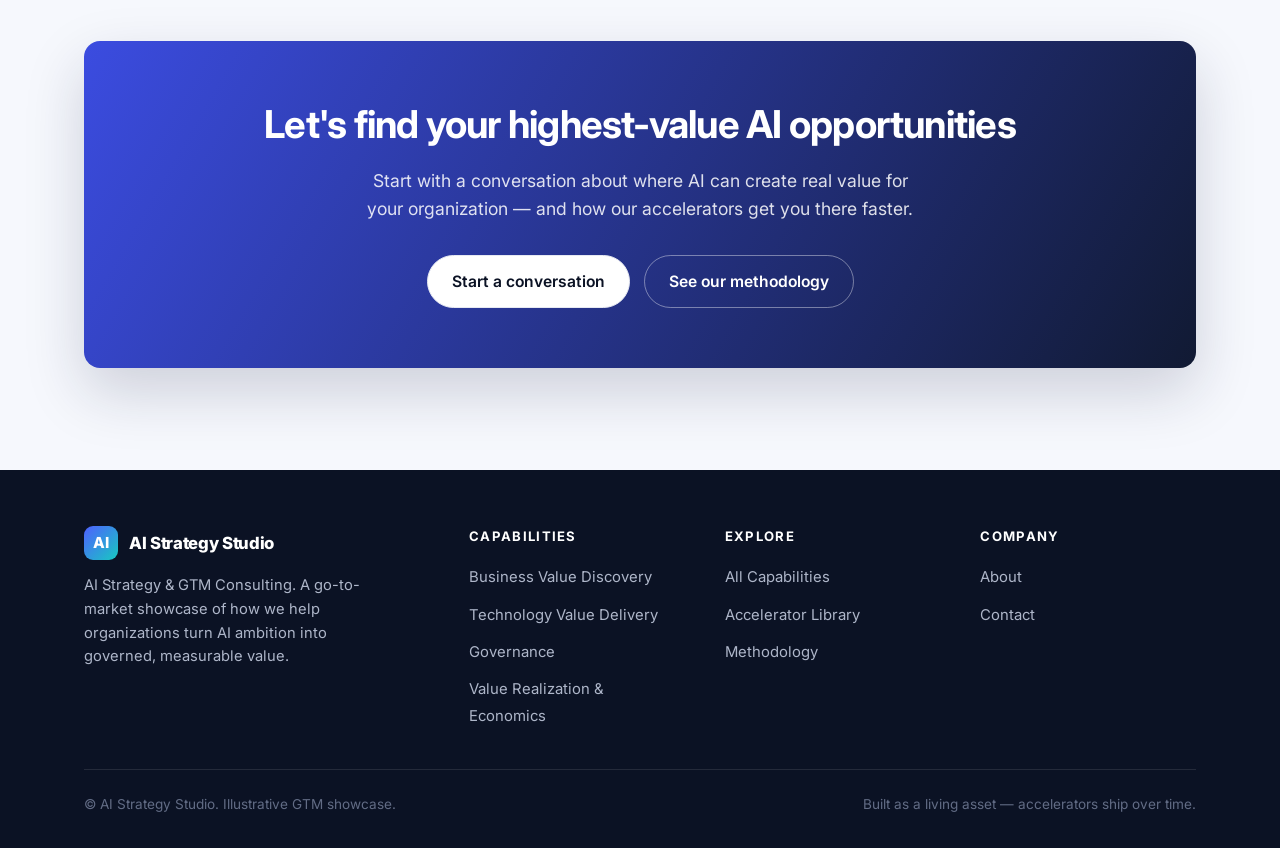
==== commit 735c26e0: "Refine pillar structure and deep-dive Business Value Discovery Update the transformation pillars and" ====
--- a/index.html
+++ b/index.html
@@ -44,7 +44,7 @@
         <div class="container">
           <div class="hero-stats">
             <div class="stat"><strong>4</strong><span>Capability pillars</span></div>
-            <div class="stat"><strong>13</strong><span>Accelerators &amp; growing</span></div>
+            <div class="stat"><strong>16</strong><span>Accelerators &amp; growing</span></div>
             <div class="stat"><strong>Value-first</strong><span>Not tech-first</span></div>
             <div class="stat"><strong>End-to-end</strong><span>Discovery to scale</span></div>
           </div>
--- a/css/styles.css
+++ b/css/styles.css
@@ -663,7 +663,8 @@
 /* Approach steps */
 .steps {
   display: grid;
-  grid-template-columns: repeat(4, 1fr);
+  /* auto-fit lets the row hold 4 OR 5 steps cleanly on desktop */
+  grid-template-columns: repeat(auto-fit, minmax(185px, 1fr));
   gap: 20px;
   counter-reset: step;
 }
@@ -690,6 +691,44 @@
 }
 .step p {
   font-size: 0.9rem;
+  color: var(--slate-700);
+  margin: 0;
+}
+
+/* Focus-area cards (the buckets that make up a pillar) */
+.focus-grid {
+  display: grid;
+  grid-template-columns: repeat(3, 1fr);
+  gap: 20px;
+}
+.focus-card {
+  background: var(--surface);
+  border: 1px solid var(--line);
+  border-radius: var(--radius-sm);
+  padding: 24px;
+  box-shadow: var(--shadow-sm);
+  transition: transform var(--transition), box-shadow var(--transition);
+}
+.focus-card:hover {
+  transform: translateY(-3px);
+  box-shadow: var(--shadow-md);
+}
+.focus-icon {
+  width: 46px;
+  height: 46px;
+  border-radius: 11px;
+  display: grid;
+  place-items: center;
+  font-size: 1.35rem;
+  background: var(--surface-tint);
+  margin-bottom: 16px;
+}
+.focus-card h4 {
+  font-size: 1.08rem;
+  margin-bottom: 8px;
+}
+.focus-card p {
+  font-size: 0.92rem;
   color: var(--slate-700);
   margin: 0;
 }
@@ -963,6 +1002,9 @@
     grid-template-columns: repeat(2, 1fr);
   }
   .accel-grid {
+    grid-template-columns: repeat(2, 1fr);
+  }
+  .focus-grid {
     grid-template-columns: repeat(2, 1fr);
   }
   .hero-stats {
@@ -1023,6 +1065,9 @@
   .accel-grid {
     grid-template-columns: 1fr;
   }
+  .focus-grid {
+    grid-template-columns: 1fr;
+  }
   .steps {
     grid-template-columns: 1fr;
   }
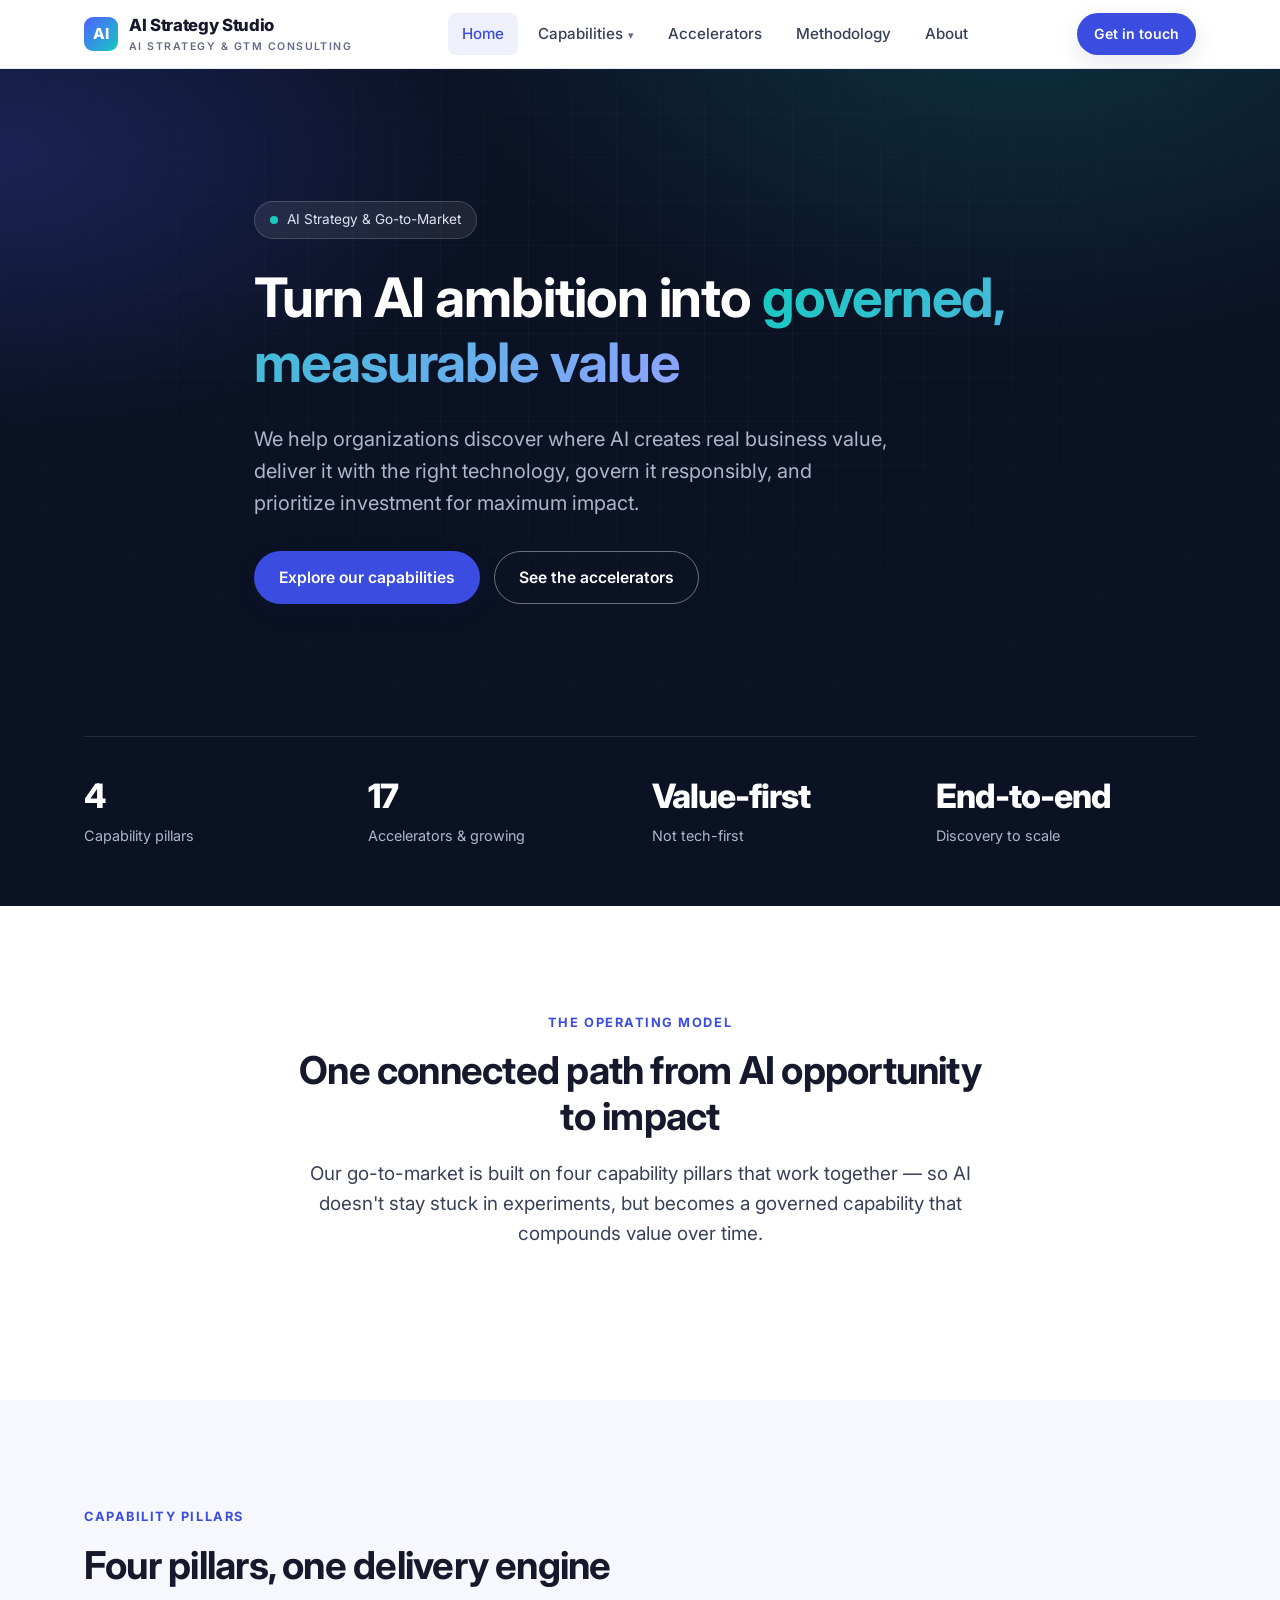
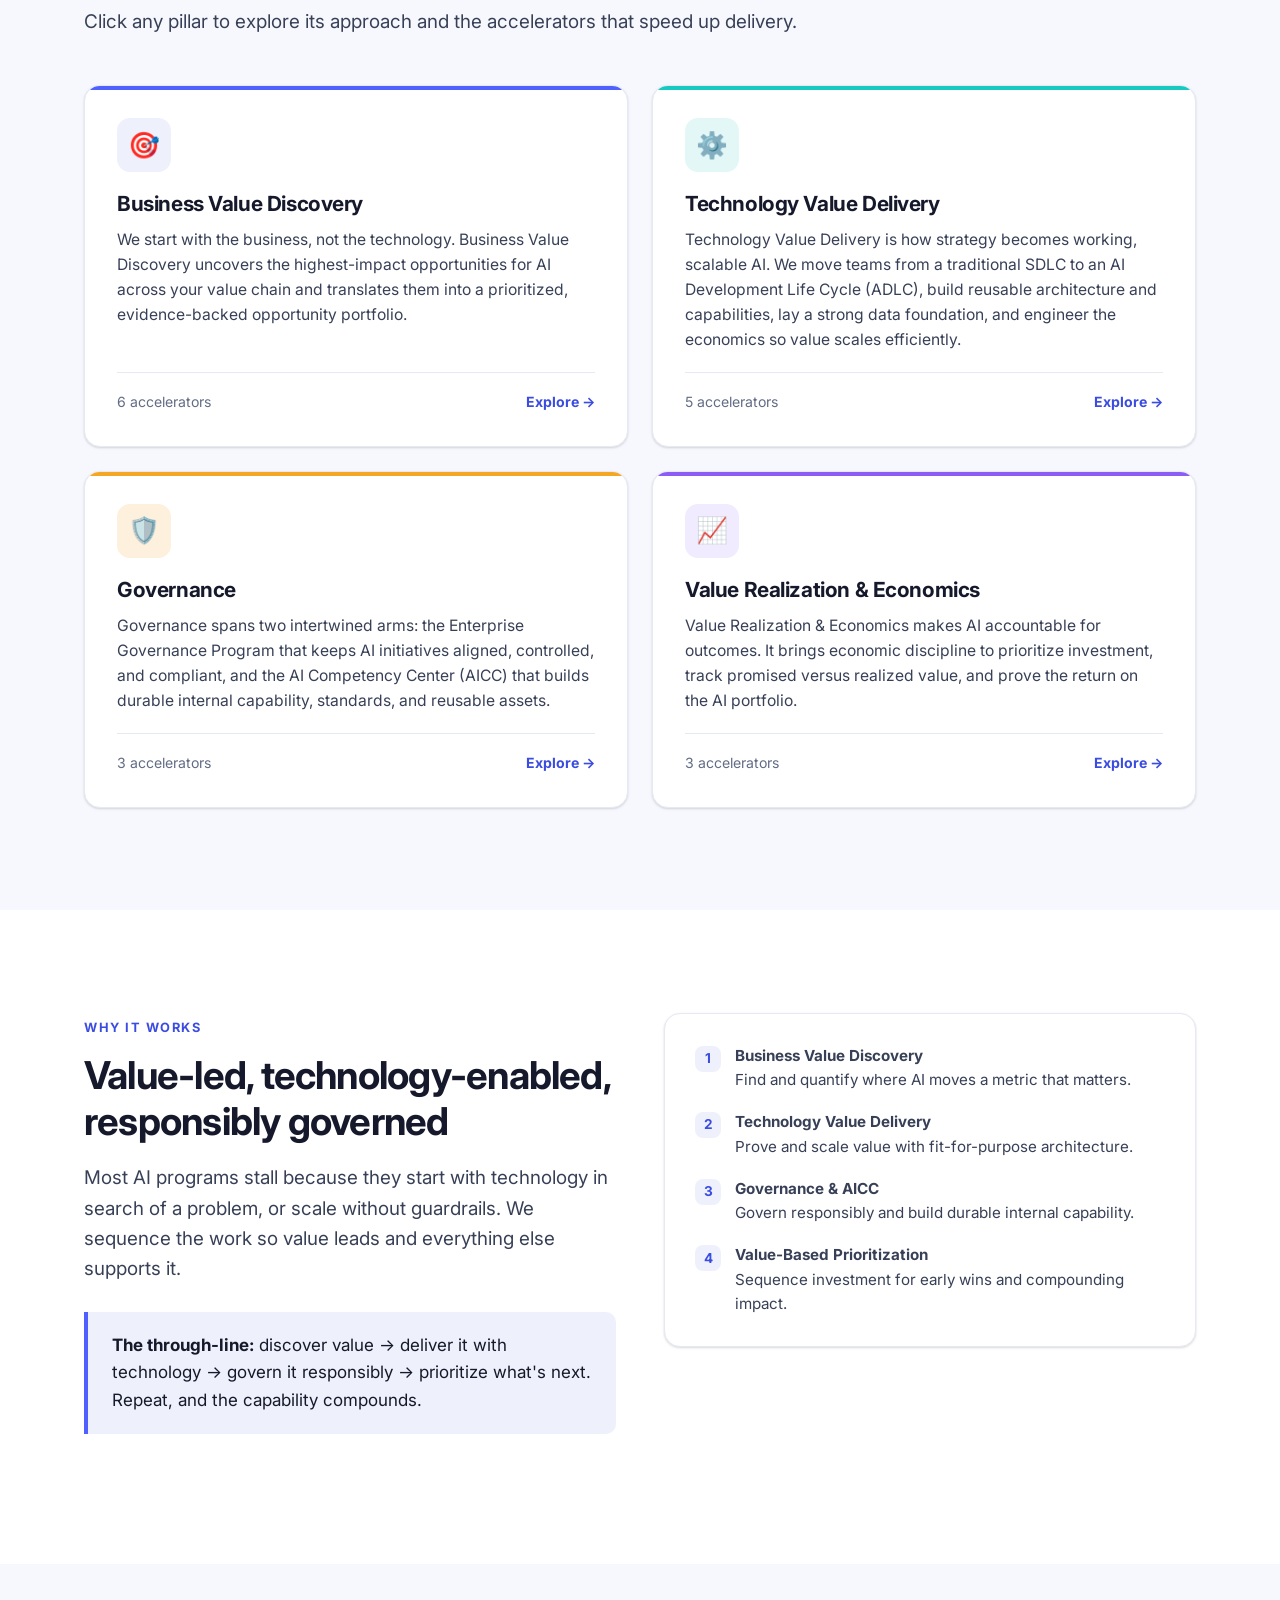
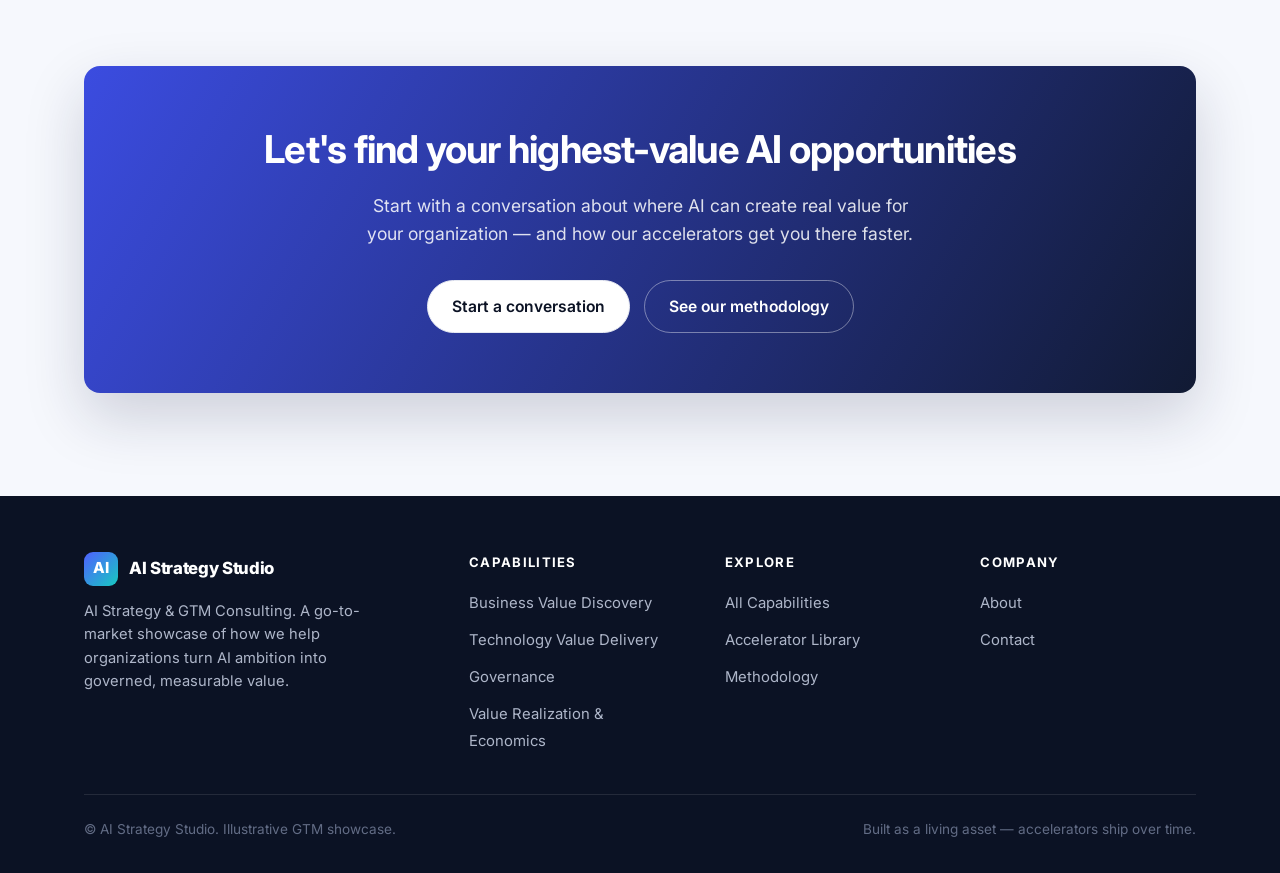
==== commit 27b7b84a: "Deep-dive Technology Value Delivery pillar content Detail the Technology Value Delivery pillar to ma" ====
--- a/index.html
+++ b/index.html
@@ -44,7 +44,7 @@
         <div class="container">
           <div class="hero-stats">
             <div class="stat"><strong>4</strong><span>Capability pillars</span></div>
-            <div class="stat"><strong>16</strong><span>Accelerators &amp; growing</span></div>
+            <div class="stat"><strong>17</strong><span>Accelerators &amp; growing</span></div>
             <div class="stat"><strong>Value-first</strong><span>Not tech-first</span></div>
             <div class="stat"><strong>End-to-end</strong><span>Discovery to scale</span></div>
           </div>
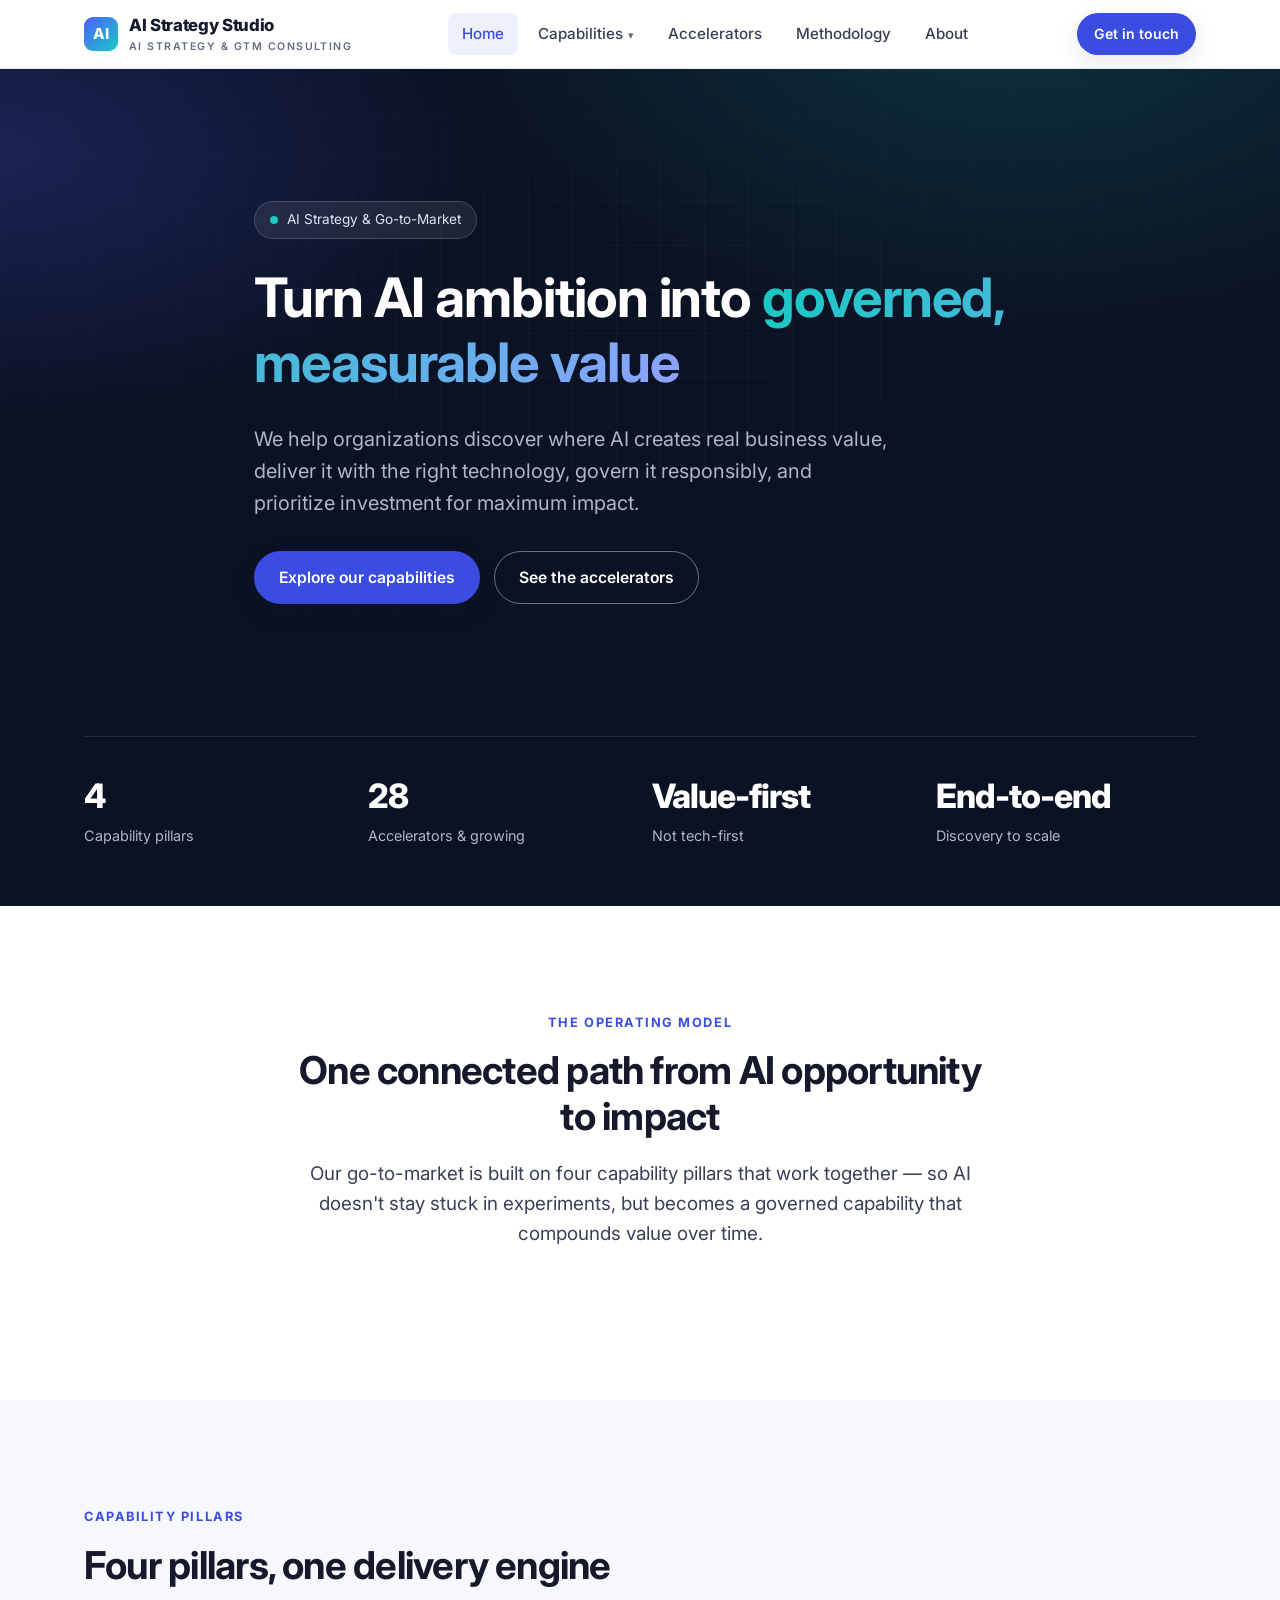
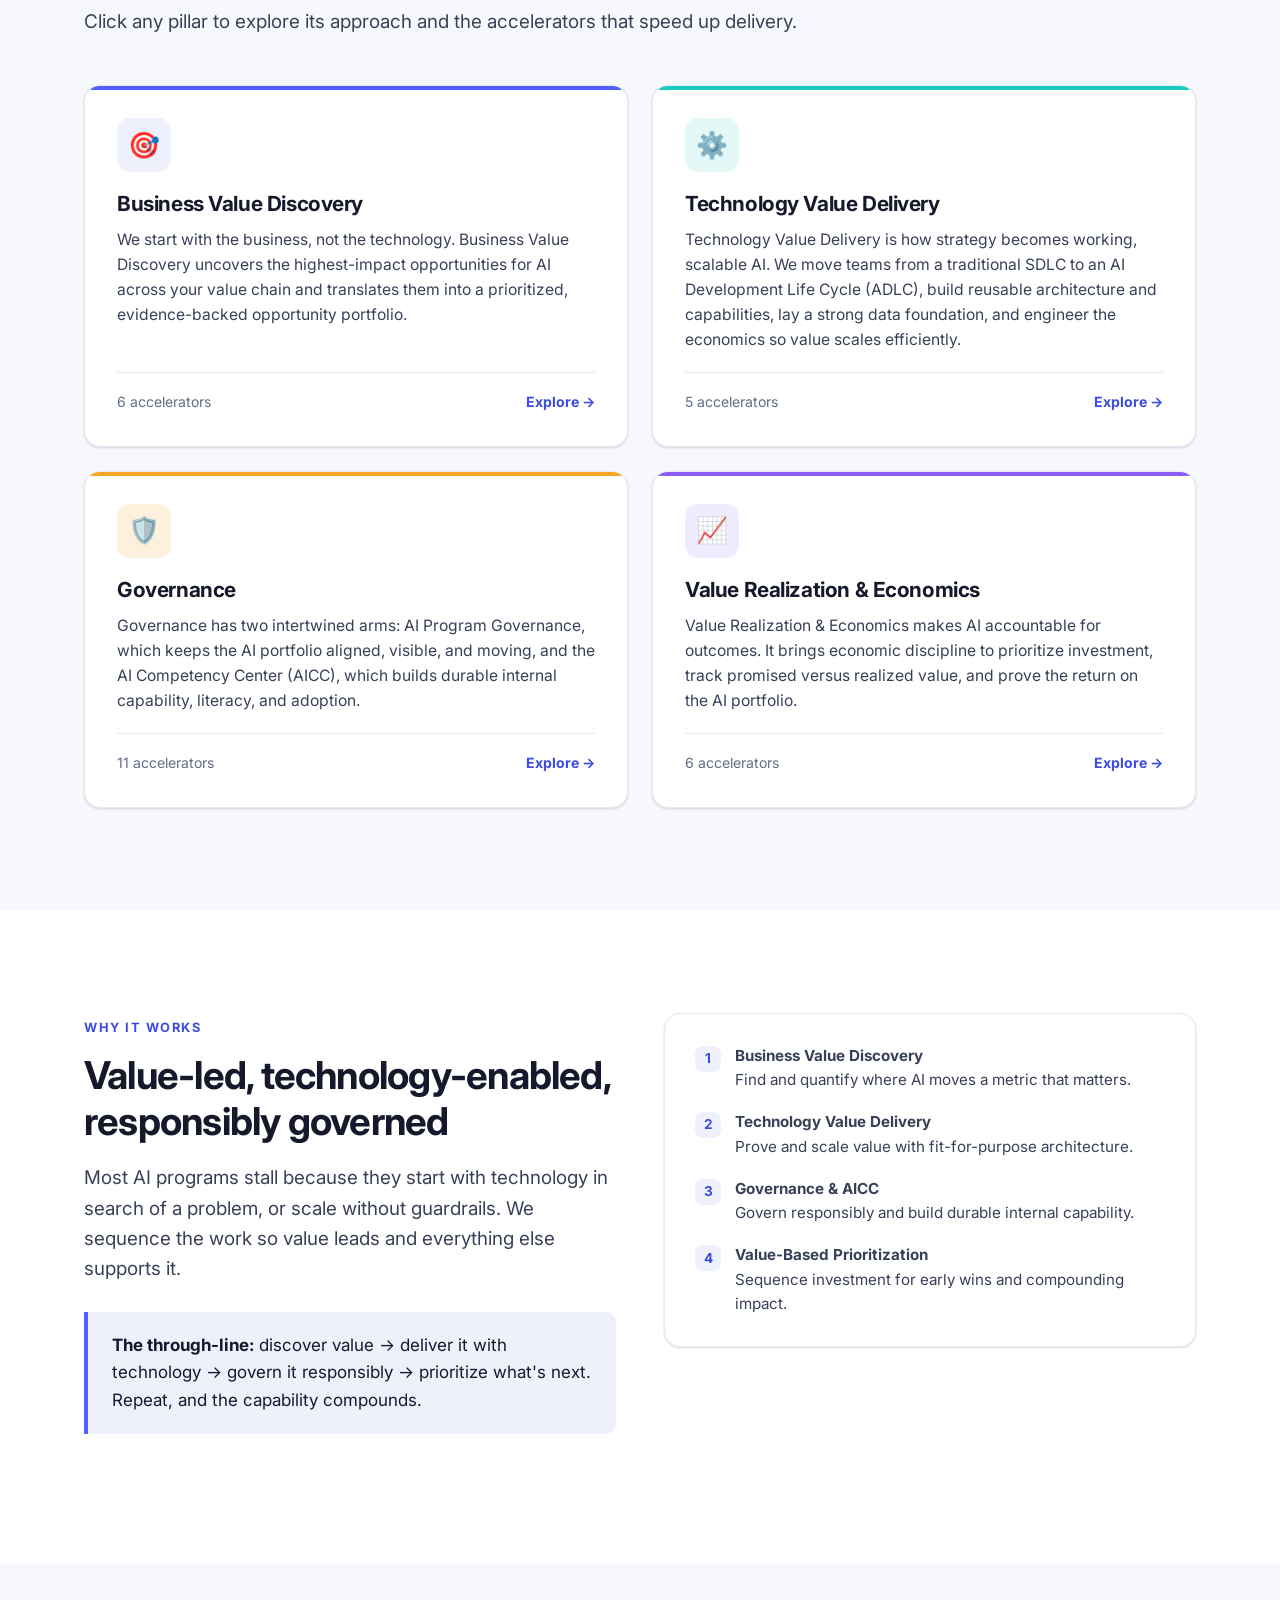
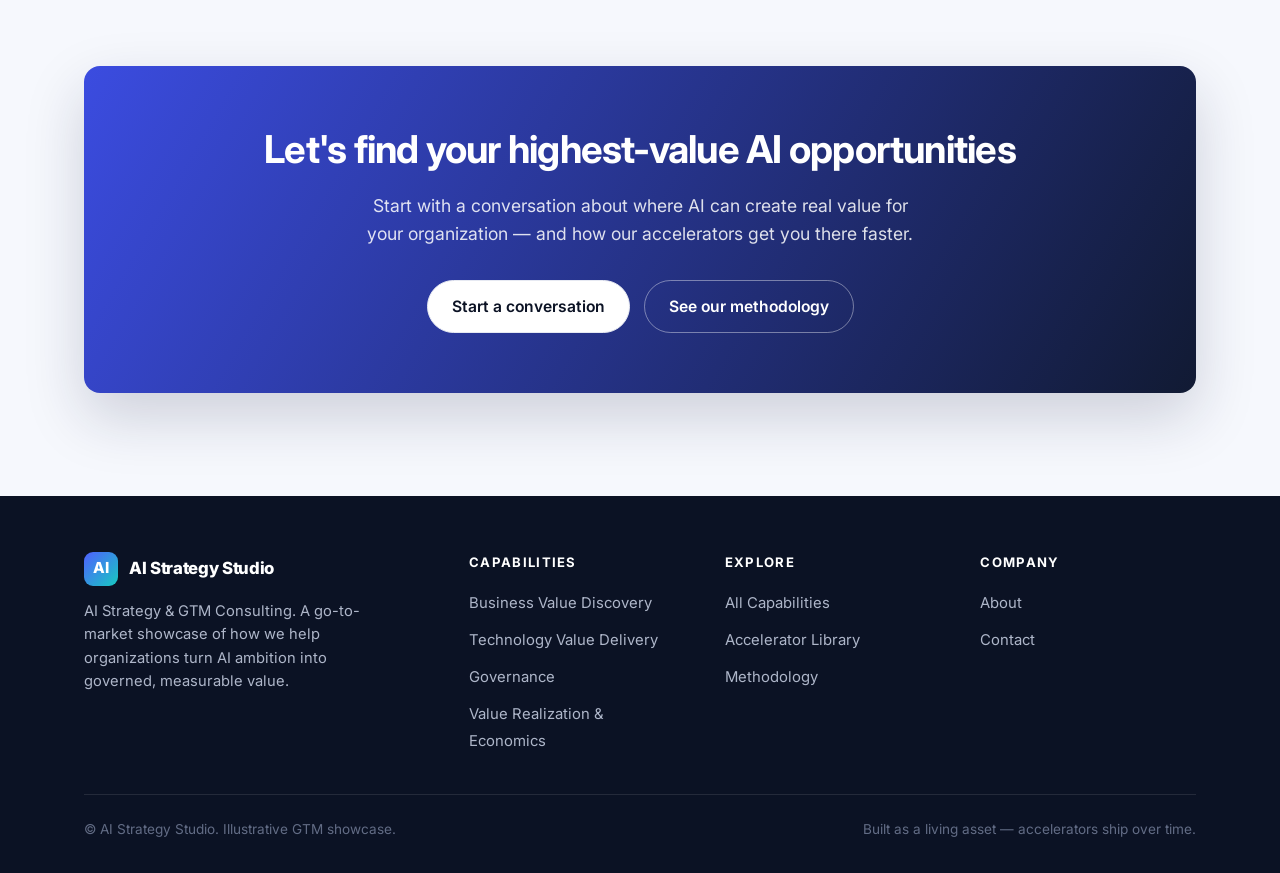
==== commit 0da5d551: "Detail Governance sub-areas, Value Realization, and add business value - Restructure Governance into" ====
--- a/index.html
+++ b/index.html
@@ -44,7 +44,7 @@
         <div class="container">
           <div class="hero-stats">
             <div class="stat"><strong>4</strong><span>Capability pillars</span></div>
-            <div class="stat"><strong>17</strong><span>Accelerators &amp; growing</span></div>
+            <div class="stat"><strong>28</strong><span>Accelerators &amp; growing</span></div>
             <div class="stat"><strong>Value-first</strong><span>Not tech-first</span></div>
             <div class="stat"><strong>End-to-end</strong><span>Discovery to scale</span></div>
           </div>
--- a/css/styles.css
+++ b/css/styles.css
@@ -733,6 +733,48 @@
   margin: 0;
 }
 
+/* Business-value grid (short value themes with a one-liner) */
+.value-grid {
+  display: grid;
+  grid-template-columns: repeat(auto-fit, minmax(240px, 1fr));
+  gap: 18px;
+}
+.value-item {
+  display: flex;
+  gap: 13px;
+  align-items: flex-start;
+  padding: 18px 20px;
+  background: var(--surface);
+  border: 1px solid var(--line);
+  border-radius: var(--radius-sm);
+  box-shadow: var(--shadow-sm);
+}
+.value-dot {
+  width: 11px;
+  height: 11px;
+  border-radius: 50%;
+  margin-top: 7px;
+  flex-shrink: 0;
+}
+.value-item strong {
+  display: block;
+  font-size: 1rem;
+  margin-bottom: 2px;
+}
+.value-item span {
+  font-size: 0.9rem;
+  color: var(--slate-700);
+}
+
+/* Sub-section heading used inside sub-pillar blocks */
+.sub-head {
+  margin: 0 0 22px;
+}
+.sub-head h3 {
+  font-size: 1.35rem;
+  margin: 4px 0 0;
+}
+
 /* ---- 10. Page hero (interior pages) ------------------------------------ */
 .page-hero {
   background: linear-gradient(180deg, var(--navy-900), var(--navy-800));
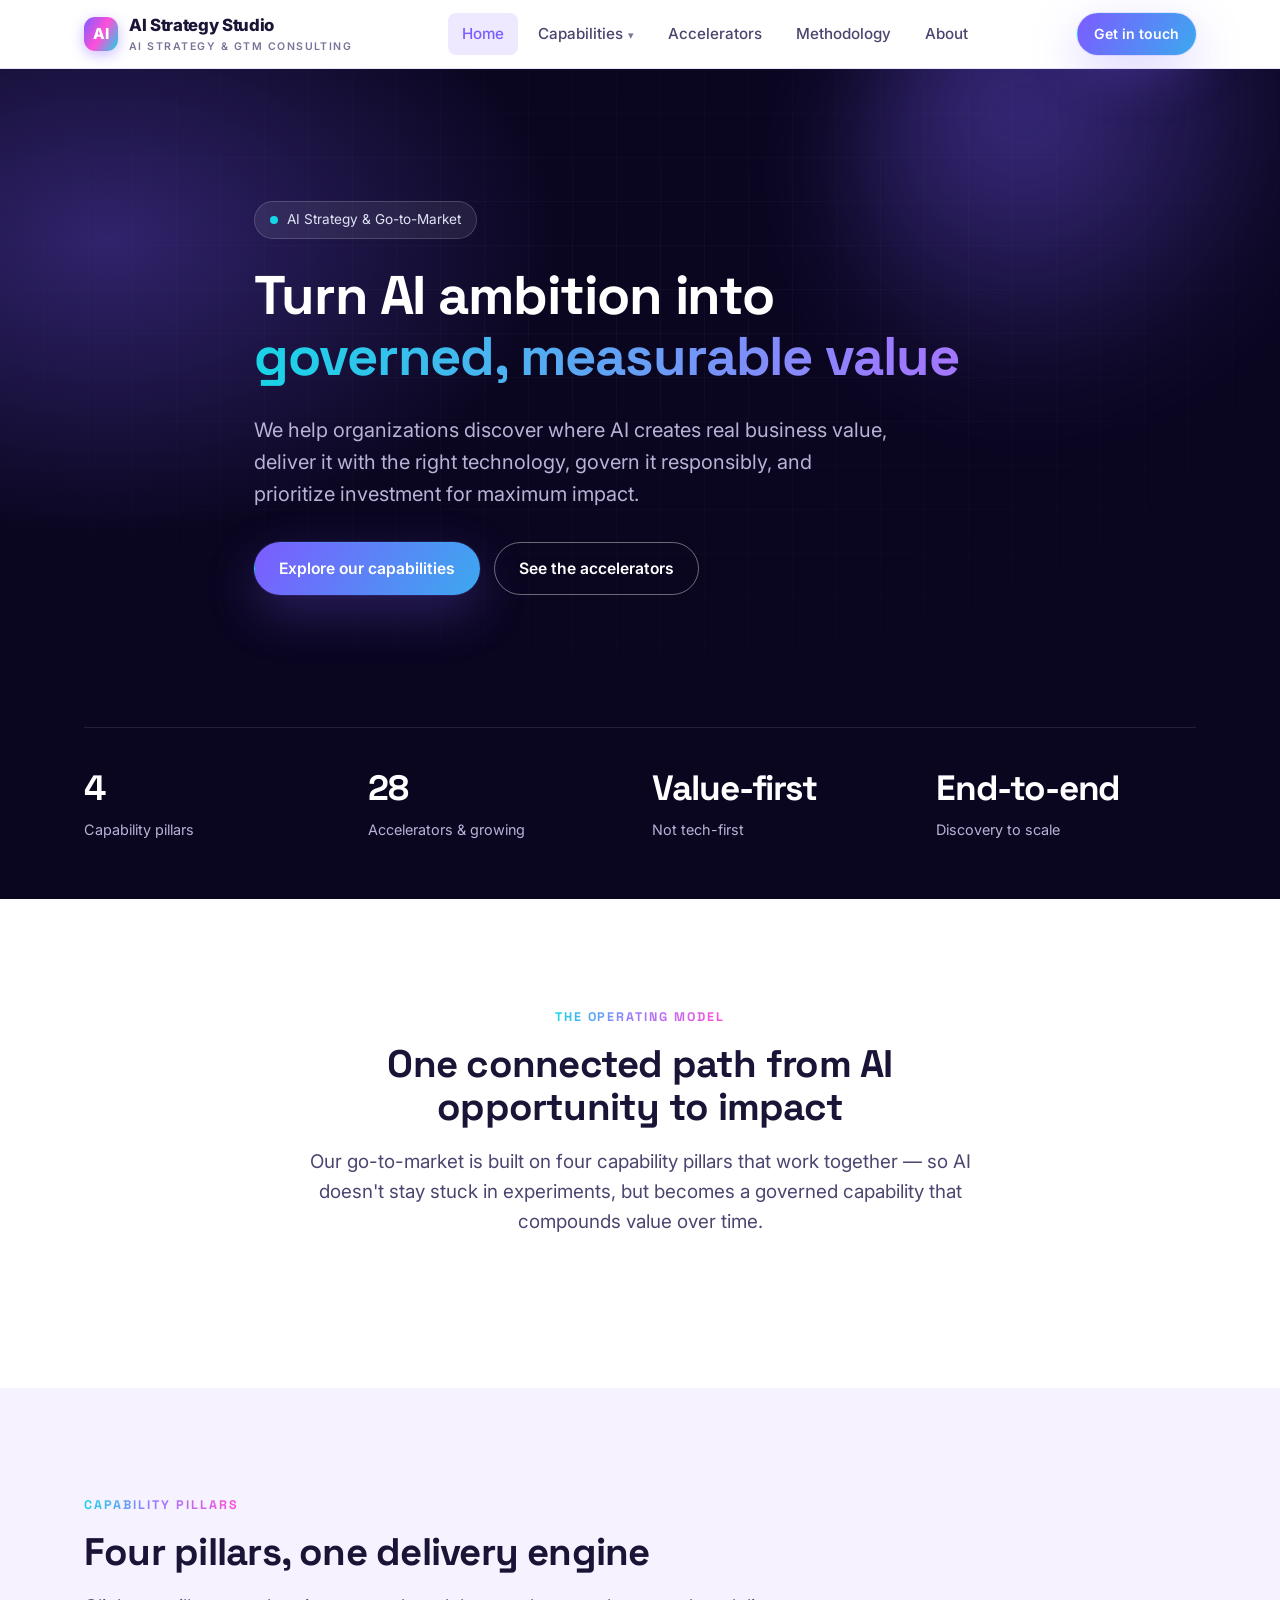
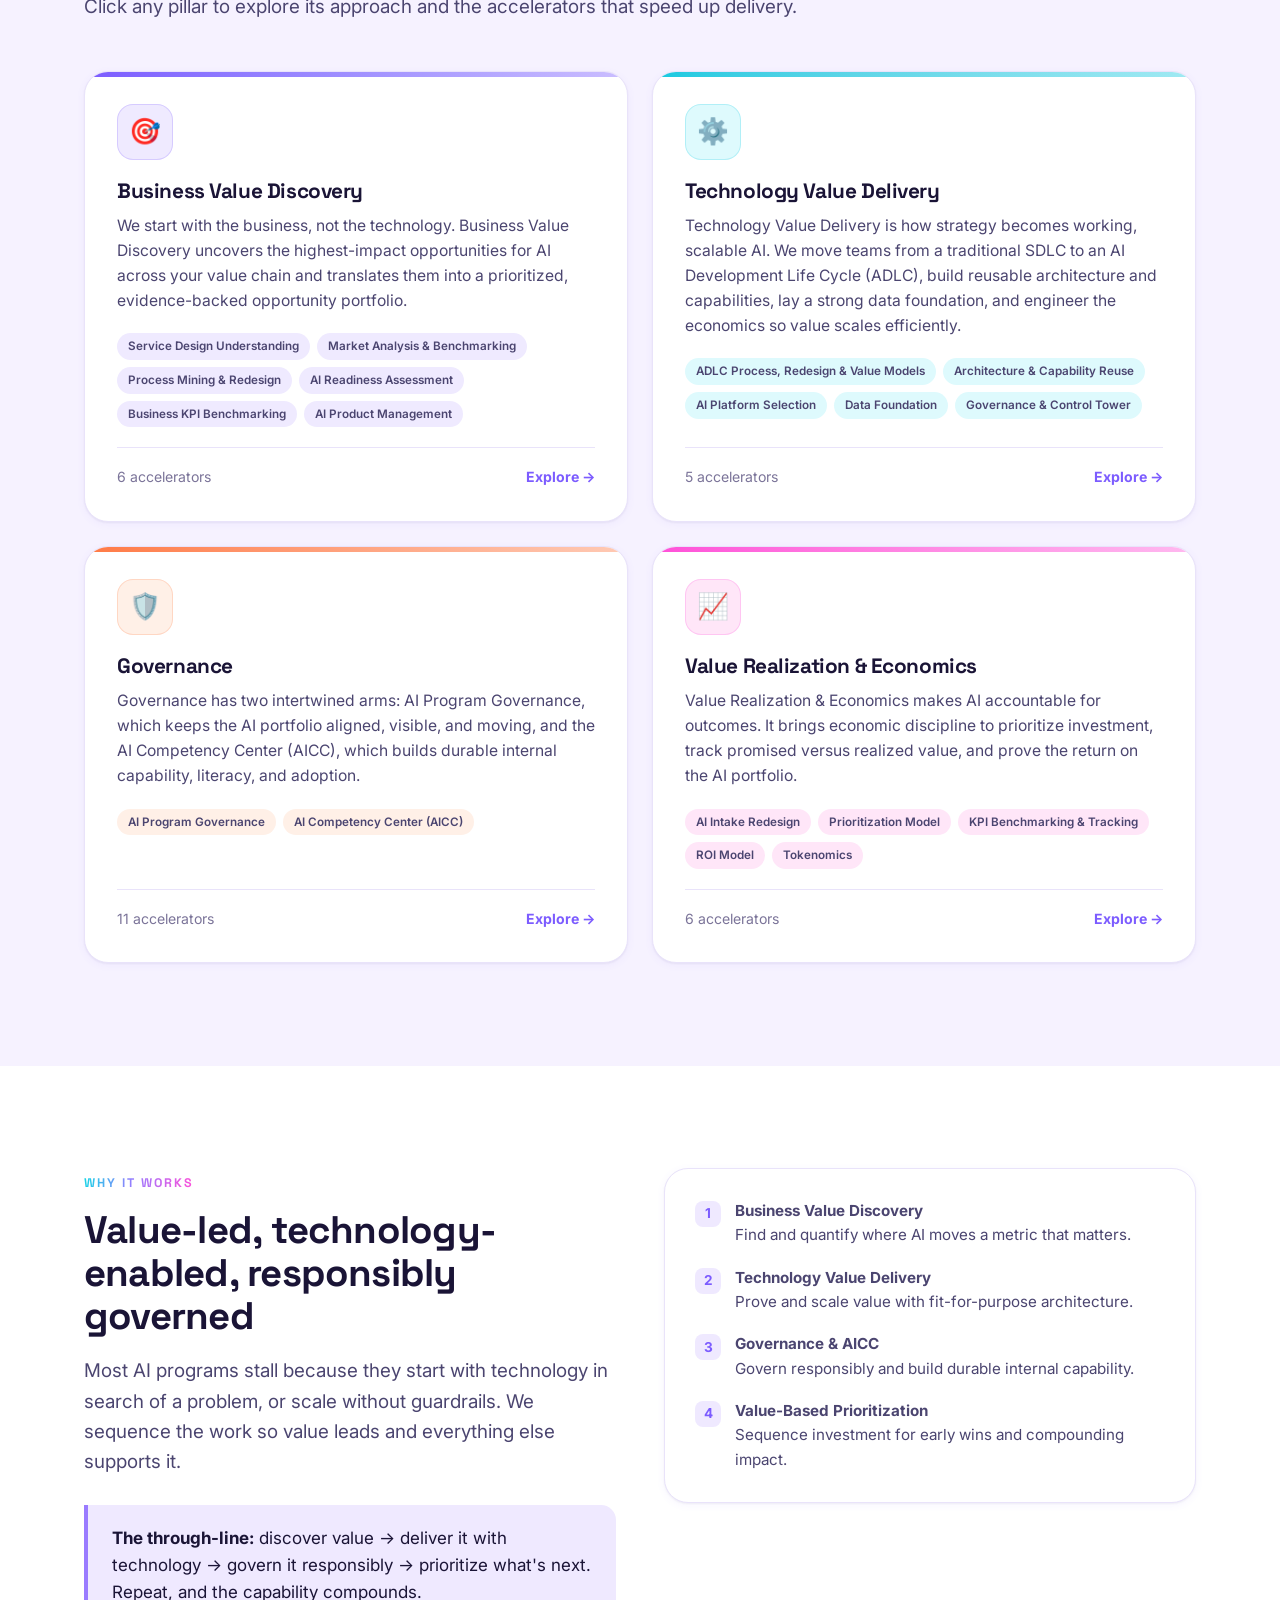
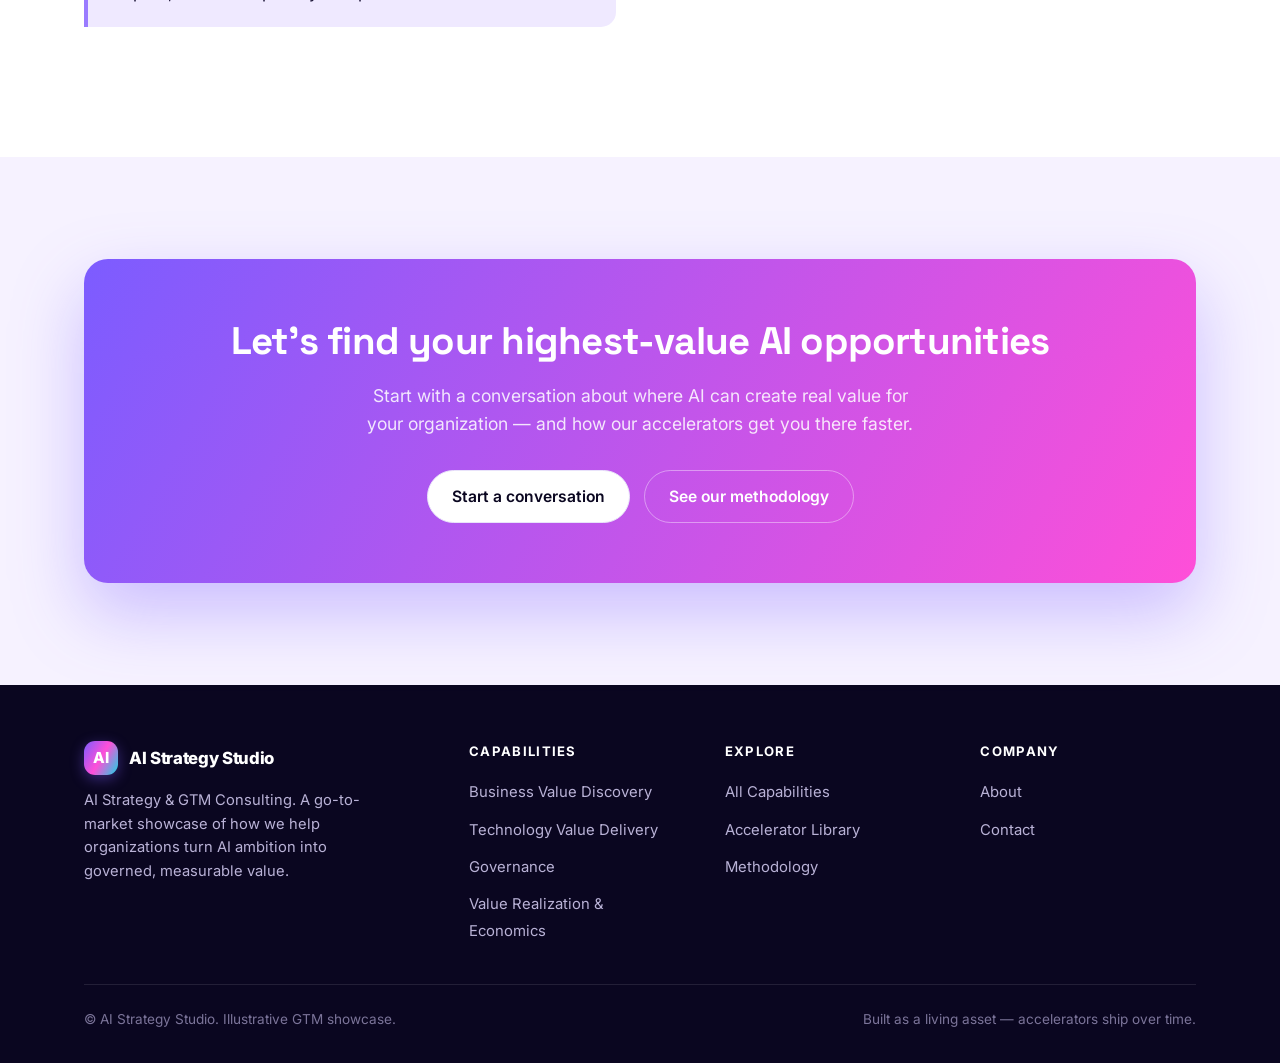
==== commit 9255d677: "Redesign UI with a futuristic, playful theme - New vibrant palette (electric violet, cyan, magenta, " ====
--- a/index.html
+++ b/index.html
@@ -14,7 +14,7 @@
     />
     <link rel="preconnect" href="https://fonts.gstatic.com" crossorigin />
     <link
-      href="https://fonts.googleapis.com/css2?family=Inter:wght@400;500;600;700;800&display=swap"
+      href="https://fonts.googleapis.com/css2?family=Inter:wght@400;500;600;700;800&family=Space+Grotesk:wght@500;600;700&display=swap"
       rel="stylesheet"
     />
     <link rel="stylesheet" href="css/styles.css" />
--- a/css/styles.css
+++ b/css/styles.css
@@ -6,47 +6,68 @@
    ========================================================================== */
 
 /* ---- 1. Design tokens (the "brand" variables) --------------------------- */
+/* FUTURISTIC + PLAYFUL palette: electric violet, cyan, magenta, warm coral,
+   on a deep-space background. Change these to re-skin the whole site. */
 :root {
-  /* Brand colors — change these to re-skin the whole site */
-  --navy-900: #0b1224;
-  --navy-800: #111a33;
-  --navy-700: #1b264a;
-  --indigo-600: #3b4ce0;
-  --indigo-500: #4f60ff;
-  --accent-teal: #17c9c1;
-  --accent-amber: #f5a623;
-
-  /* Neutrals */
-  --ink: #16192b;
-  --slate-700: #384057;
-  --slate-500: #626c85;
-  --slate-300: #aeb6c9;
-  --line: #e6e9f2;
+  /* Vibrant brand colors */
+  --violet: #7c5cff;
+  --cyan: #16d6e6;
+  --magenta: #ff4fd8;
+  --coral: #ff7a45;
+  --lime: #b6f24d;
+
+  /* Names kept for backwards-compatibility with existing components */
+  --indigo-600: #7c5cff;
+  --indigo-500: #9a7bff;
+  --accent-teal: #16d6e6;
+  --accent-amber: #ffb03a;
+
+  /* Deep-space backgrounds */
+  --navy-900: #0a0620;
+  --navy-800: #120a30;
+  --navy-700: #1d1147;
+
+  /* Neutrals (cool, lilac-tinted) */
+  --ink: #1a1436;
+  --slate-700: #4b4570;
+  --slate-500: #7b7499;
+  --slate-300: #b9b2d6;
+  --line: #e9e3fa;
   --surface: #ffffff;
-  --surface-alt: #f6f8fd;
-  --surface-tint: #eef1fb;
+  --surface-alt: #f6f2ff;
+  --surface-tint: #efe9ff;
+
+  /* Playful gradients */
+  --grad-brand: linear-gradient(120deg, #7c5cff 0%, #16d6e6 100%);
+  --grad-warm: linear-gradient(120deg, #ff4fd8 0%, #ff7a45 100%);
+  --grad-vivid: linear-gradient(120deg, #7c5cff 0%, #ff4fd8 50%, #16d6e6 100%);
+  --grad-text: linear-gradient(100deg, #16d6e6, #9a7bff 45%, #ff4fd8);
 
   /* Status colors (for accelerator badges) */
-  --status-available-bg: #e3f8f1;
-  --status-available-fg: #0a8f6b;
-  --status-progress-bg: #fdf1dd;
-  --status-progress-fg: #b8730a;
-  --status-planned-bg: #eef1fb;
-  --status-planned-fg: #5a63b0;
+  --status-available-bg: #dcfbf3;
+  --status-available-fg: #0a9b74;
+  --status-progress-bg: #fdeede;
+  --status-progress-fg: #c6720a;
+  --status-planned-bg: #efe9ff;
+  --status-planned-fg: #6f5ad6;
 
   /* Typography */
   --font-sans: "Inter", -apple-system, BlinkMacSystemFont, "Segoe UI", Roboto,
     Helvetica, Arial, sans-serif;
-
-  /* Layout */
+  --font-display: "Space Grotesk", "Inter", -apple-system, BlinkMacSystemFont,
+    "Segoe UI", sans-serif;
+
+  /* Layout — rounder + colored glow shadows */
   --maxw: 1160px;
-  --radius: 16px;
-  --radius-sm: 10px;
-  --shadow-sm: 0 1px 2px rgba(16, 24, 40, 0.06),
-    0 1px 3px rgba(16, 24, 40, 0.1);
-  --shadow-md: 0 8px 24px rgba(20, 28, 60, 0.10);
-  --shadow-lg: 0 24px 60px rgba(20, 28, 60, 0.18);
-  --transition: 200ms cubic-bezier(0.4, 0, 0.2, 1);
+  --radius: 24px;
+  --radius-sm: 15px;
+  --shadow-sm: 0 1px 2px rgba(26, 20, 54, 0.05),
+    0 2px 8px rgba(124, 92, 255, 0.06);
+  --shadow-md: 0 10px 30px rgba(124, 92, 255, 0.14);
+  --shadow-lg: 0 26px 70px rgba(124, 92, 255, 0.22);
+  --shadow-glow: 0 0 0 1px rgba(124, 92, 255, 0.14),
+    0 18px 50px rgba(124, 92, 255, 0.28);
+  --transition: 220ms cubic-bezier(0.4, 0, 0.2, 1);
 }
 
 /* ---- 2. Reset & base ---------------------------------------------------- */
@@ -89,7 +110,8 @@
 h2,
 h3,
 h4 {
-  line-height: 1.2;
+  font-family: var(--font-display);
+  line-height: 1.12;
   color: var(--ink);
   margin: 0 0 0.5em;
   letter-spacing: -0.02em;
@@ -137,15 +159,16 @@
 
 .eyebrow {
   display: inline-block;
-  font-size: 0.8rem;
+  font-family: var(--font-display);
+  font-size: 0.78rem;
   font-weight: 700;
-  letter-spacing: 0.12em;
+  letter-spacing: 0.16em;
   text-transform: uppercase;
-  color: var(--indigo-600);
   margin-bottom: 14px;
-}
-.section--navy .eyebrow {
-  color: var(--accent-teal);
+  background: var(--grad-text);
+  -webkit-background-clip: text;
+  background-clip: text;
+  color: transparent;
 }
 
 .section-head {
@@ -185,13 +208,18 @@
 }
 
 .btn--primary {
-  background: var(--indigo-600);
-  color: #fff;
-  box-shadow: var(--shadow-md);
+  background: var(--grad-brand);
+  background-size: 160% 160%;
+  color: #fff;
+  box-shadow: var(--shadow-glow);
+  transition: transform var(--transition), box-shadow var(--transition),
+    background-position var(--transition);
 }
 .btn--primary:hover {
-  background: var(--indigo-500);
-  color: #fff;
+  background-position: 100% 0;
+  color: #fff;
+  box-shadow: 0 0 0 1px rgba(124, 92, 255, 0.2),
+    0 22px 55px rgba(255, 79, 216, 0.32);
 }
 
 .btn--ghost {
@@ -250,8 +278,9 @@
 .brand-mark {
   width: 34px;
   height: 34px;
-  border-radius: 9px;
-  background: linear-gradient(135deg, var(--indigo-500), var(--accent-teal));
+  border-radius: 11px;
+  background: var(--grad-vivid);
+  box-shadow: 0 4px 14px rgba(124, 92, 255, 0.4);
   display: grid;
   place-items: center;
   color: #fff;
@@ -365,19 +394,47 @@
 /* ---- 6. Hero ------------------------------------------------------------ */
 .hero {
   position: relative;
-  background: radial-gradient(
-      1000px 600px at 80% -10%,
-      rgba(23, 201, 193, 0.18),
-      transparent 60%
-    ),
-    radial-gradient(
-      900px 500px at 0% 10%,
-      rgba(79, 96, 255, 0.22),
-      transparent 55%
-    ),
+  color: #fff;
+  overflow: hidden;
+  background: radial-gradient(900px 600px at 85% -10%, rgba(22, 214, 230, 0.22), transparent 60%),
+    radial-gradient(820px 540px at 5% 12%, rgba(124, 92, 255, 0.34), transparent 55%),
+    radial-gradient(760px 520px at 65% 115%, rgba(255, 79, 216, 0.22), transparent 55%),
     var(--navy-900);
-  color: #fff;
-  overflow: hidden;
+  background-size: 170% 170%, 170% 170%, 170% 170%, auto;
+  animation: aurora 20s ease-in-out infinite alternate;
+}
+/* Floating blurred orb for depth */
+.hero::before {
+  content: "";
+  position: absolute;
+  top: -140px;
+  right: -80px;
+  width: 520px;
+  height: 520px;
+  border-radius: 50%;
+  background: radial-gradient(circle at 35% 35%, rgba(124, 92, 255, 0.6), transparent 62%);
+  filter: blur(50px);
+  opacity: 0.75;
+  z-index: 0;
+  animation: floaty 16s ease-in-out infinite;
+  pointer-events: none;
+}
+@keyframes aurora {
+  0% {
+    background-position: 0% 0%, 100% 0%, 50% 100%, 0 0;
+  }
+  100% {
+    background-position: 35% 25%, 65% 35%, 40% 75%, 0 0;
+  }
+}
+@keyframes floaty {
+  0%,
+  100% {
+    transform: translate(0, 0) scale(1);
+  }
+  50% {
+    transform: translate(-40px, 26px) scale(1.12);
+  }
 }
 .hero::after {
   content: "";
@@ -399,10 +456,17 @@
   color: #fff;
 }
 .hero .gradient-text {
-  background: linear-gradient(120deg, var(--accent-teal), #8ea2ff);
+  background: var(--grad-text);
+  background-size: 200% auto;
   -webkit-background-clip: text;
   background-clip: text;
   color: transparent;
+  animation: shimmer 8s linear infinite;
+}
+@keyframes shimmer {
+  to {
+    background-position: 200% center;
+  }
 }
 .hero p.lead {
   color: var(--slate-300);
@@ -445,8 +509,9 @@
 }
 .hero-stats .stat strong {
   display: block;
-  font-size: 2.1rem;
-  font-weight: 800;
+  font-family: var(--font-display);
+  font-size: 2.2rem;
+  font-weight: 700;
   color: #fff;
   letter-spacing: -0.03em;
 }
@@ -481,23 +546,32 @@
   top: 0;
   left: 0;
   right: 0;
-  height: 4px;
-  background: var(--pillar-color, var(--indigo-500));
+  height: 5px;
+  background: linear-gradient(
+    90deg,
+    var(--pillar-color, var(--indigo-500)),
+    color-mix(in srgb, var(--pillar-color, var(--indigo-500)) 40%, #ffffff)
+  );
 }
 .pillar-card:hover {
-  transform: translateY(-4px);
-  box-shadow: var(--shadow-lg);
+  transform: translateY(-6px);
+  box-shadow: 0 0 0 1px
+      color-mix(in srgb, var(--pillar-color, var(--indigo-500)) 30%, transparent),
+    0 26px 60px
+      color-mix(in srgb, var(--pillar-color, var(--indigo-500)) 30%, transparent);
   border-color: transparent;
 }
 .pillar-icon {
-  width: 54px;
-  height: 54px;
-  border-radius: 13px;
+  width: 56px;
+  height: 56px;
+  border-radius: 16px;
   display: grid;
   place-items: center;
   font-size: 1.6rem;
   margin-bottom: 20px;
   background: var(--pillar-tint, var(--surface-tint));
+  box-shadow: inset 0 0 0 1px
+    color-mix(in srgb, var(--pillar-color, var(--indigo-500)) 22%, transparent);
 }
 .pillar-card h3 {
   margin-bottom: 10px;
@@ -506,6 +580,20 @@
   color: var(--slate-700);
   font-size: 0.98rem;
   margin-bottom: 20px;
+}
+.pillar-card .pillar-tags {
+  display: flex;
+  flex-wrap: wrap;
+  gap: 7px;
+  margin: 0 0 20px;
+}
+.pillar-card .pillar-tag-sm {
+  font-size: 0.73rem;
+  font-weight: 600;
+  padding: 4px 11px;
+  border-radius: 999px;
+  background: var(--pillar-tint, var(--surface-tint));
+  color: var(--slate-700);
 }
 .pillar-card .pillar-meta {
   margin-top: auto;
@@ -552,8 +640,9 @@
   transition: transform var(--transition), box-shadow var(--transition);
 }
 .accel-card:hover {
-  transform: translateY(-3px);
-  box-shadow: var(--shadow-md);
+  transform: translateY(-4px);
+  box-shadow: var(--shadow-glow);
+  border-color: transparent;
 }
 .accel-card .accel-top {
   display: flex;
@@ -563,13 +652,14 @@
   margin-bottom: 14px;
 }
 .accel-icon {
-  width: 42px;
-  height: 42px;
-  border-radius: 10px;
+  width: 44px;
+  height: 44px;
+  border-radius: 13px;
   display: grid;
   place-items: center;
   font-size: 1.2rem;
-  background: var(--surface-tint);
+  background: linear-gradient(140deg, var(--surface-tint), #fff);
+  box-shadow: inset 0 0 0 1px rgba(124, 92, 255, 0.12);
   flex-shrink: 0;
 }
 .accel-card h4 {
@@ -586,6 +676,68 @@
   font-size: 0.85rem;
   font-weight: 600;
   color: var(--indigo-600);
+}
+
+/* Muted asset card (a "coming soon" item inside a suite) */
+.accel-card.is-muted {
+  opacity: 0.72;
+}
+.accel-card.is-muted:hover {
+  transform: none;
+  box-shadow: var(--shadow-sm);
+}
+
+/* Document preview (for downloadable templates like the PRD) */
+.doc-toolbar {
+  display: flex;
+  gap: 10px;
+  flex-wrap: wrap;
+  margin-bottom: 18px;
+}
+.doc-preview {
+  background: #fff;
+  border: 1px solid var(--line);
+  border-radius: var(--radius);
+  padding: 34px 38px;
+  box-shadow: var(--shadow-sm);
+  max-height: 640px;
+  overflow: auto;
+}
+.doc-preview h2 {
+  font-size: 1.5rem;
+  margin: 0 0 0.4em;
+}
+.doc-preview h3 {
+  font-size: 1.08rem;
+  margin: 1.5em 0 0.4em;
+  color: var(--navy-800);
+}
+.doc-preview p {
+  color: var(--slate-700);
+  margin: 0 0 0.7em;
+}
+.doc-preview blockquote {
+  border-left: 3px solid var(--indigo-500);
+  background: var(--surface-tint);
+  margin: 0.6em 0 1em;
+  padding: 9px 15px;
+  border-radius: 0 8px 8px 0;
+  color: var(--slate-700);
+  font-style: italic;
+  font-size: 0.92rem;
+}
+.doc-preview ul {
+  margin: 0.3em 0 0.9em;
+  padding-left: 1.25em;
+}
+.doc-preview li {
+  margin: 0.22em 0;
+  color: var(--slate-700);
+}
+.doc-preview hr {
+  border: none;
+  border-top: 1px solid var(--line);
+  margin: 1.3em 0;
 }
 
 /* Status badges */
@@ -938,12 +1090,16 @@
 
 /* ---- 12. CTA band ------------------------------------------------------- */
 .cta-band {
-  background: linear-gradient(120deg, var(--indigo-600), var(--navy-800));
+  position: relative;
+  background: var(--grad-vivid), var(--navy-800);
+  background-size: 200% 200%;
+  animation: aurora 14s ease-in-out infinite alternate;
   border-radius: var(--radius);
   padding: clamp(36px, 6vw, 60px);
   color: #fff;
   text-align: center;
-  box-shadow: var(--shadow-lg);
+  box-shadow: 0 30px 70px rgba(124, 92, 255, 0.35);
+  overflow: hidden;
 }
 .cta-band h2 {
   color: #fff;
@@ -1031,6 +1187,12 @@
   }
   html {
     scroll-behavior: auto;
+  }
+  .hero,
+  .hero::before,
+  .cta-band,
+  .hero .gradient-text {
+    animation: none;
   }
 }
 
